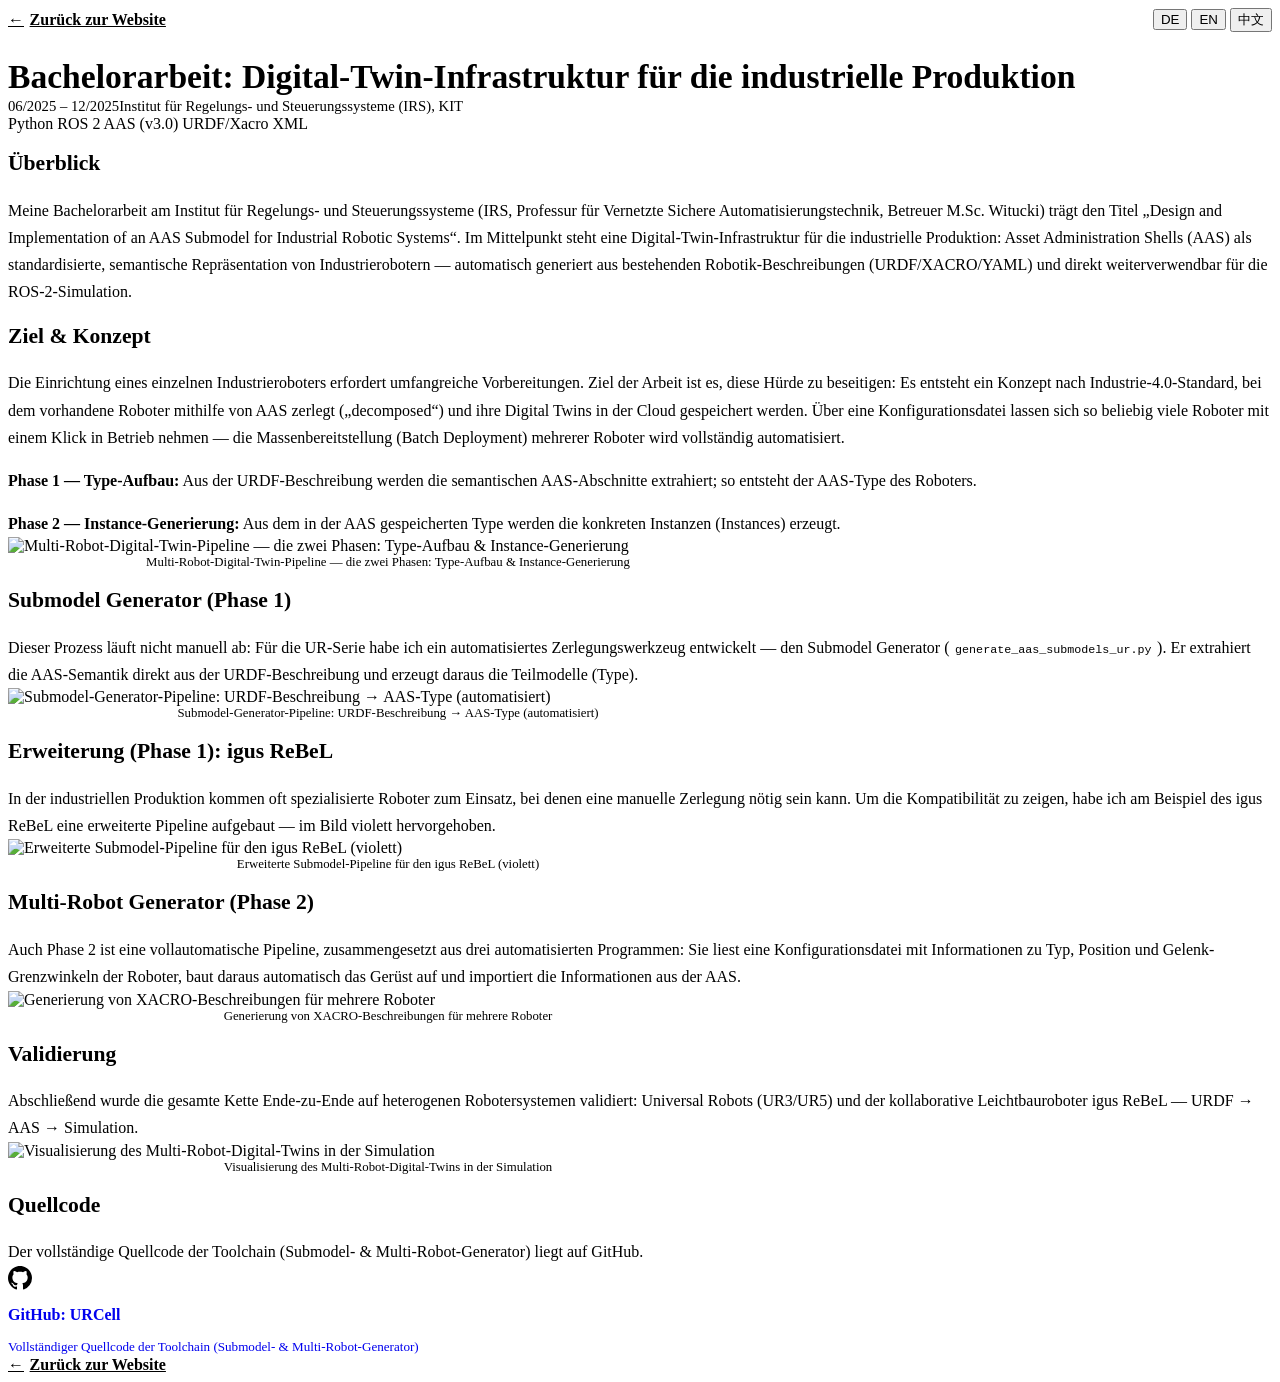
==== bachelorarbeit.html @ 444fec64 "feat: add Bennu AI home robot project card, mark Buddhiherz delivered 10/2026, update GitHub handle " ====
<!DOCTYPE html>
<html lang="de">
<head>
<meta charset="UTF-8">
<meta name="viewport" content="width=device-width, initial-scale=1.0">
<title>Ben He – Bachelorarbeit</title>
<link rel="stylesheet" href="styles.css">
<style>
  /* ─── Project detail page (bachelorarbeit.html) ─── */
  .pe-page {
    padding: var(--space-xl) var(--space-lg) var(--space-2xl);
  }
  .pe-topbar {
    display: flex;
    justify-content: space-between;
    align-items: center;
    gap: var(--space-md);
    margin-bottom: var(--space-xl);
    flex-wrap: wrap;
  }
  .pe-back {
    display: inline-flex;
    align-items: center;
    gap: 0.35rem;
    font-weight: 600;
    color: var(--color-primary);
  }
  .pe-header h1 {
    font-size: clamp(1.5rem, 3vw, 2.1rem);
    color: var(--color-text);
    line-height: 1.3;
    margin-bottom: var(--space-sm);
  }
  .pe-meta {
    display: flex;
    flex-wrap: wrap;
    gap: var(--space-sm);
    align-items: center;
    margin-bottom: var(--space-md);
    color: var(--color-text-secondary);
    font-size: 0.92rem;
  }
  .pe-section {
    margin-top: var(--space-2xl);
  }
  .pe-section h2 {
    font-size: 1.35rem;
    color: var(--color-primary);
    margin-bottom: var(--space-md);
    padding-bottom: 0.3rem;
    border-bottom: 2px solid var(--color-border);
  }
  .pe-section p {
    color: var(--color-text-secondary);
    line-height: 1.7;
    margin-bottom: var(--space-md);
  }
  .pe-section code {
    background: var(--color-bg-alt);
    border: 1px solid var(--color-border);
    border-radius: 4px;
    padding: 0.1rem 0.35rem;
    font-size: 0.9em;
  }
  .pe-figure {
    margin: var(--space-lg) 0 0;
    max-width: 760px;
  }
  .pe-figure img {
    border-radius: var(--radius-md);
    border: 1px solid var(--color-border);
  }
  .pe-figure figcaption {
    font-size: 0.8rem;
    color: var(--color-text-secondary);
    text-align: center;
    margin-top: var(--space-sm);
  }
  .pe-footer {
    margin-top: var(--space-3xl);
    padding-top: var(--space-lg);
    border-top: 1px solid var(--color-border);
  }

  /* ─── Quellcode ─── */
  .ba-dl {
    display: grid;
    grid-template-columns: repeat(auto-fit, minmax(240px, 1fr));
    gap: var(--space-md);
    margin-top: var(--space-lg);
  }
  .ba-dl-card {
    display: block;
    background: var(--color-surface);
    border: 1px solid var(--color-border);
    border-radius: var(--radius-md);
    padding: var(--space-lg);
    text-decoration: none;
    transition: transform 0.15s ease, border-color 0.15s ease, box-shadow 0.15s ease;
  }
  .ba-dl-card:hover {
    transform: translateY(-2px);
    border-color: var(--color-primary);
    box-shadow: 0 4px 14px rgba(0, 0, 0, 0.08);
  }
  .ba-dl-gh-icon {
    width: 24px;
    height: 24px;
    fill: var(--color-primary);
    margin-bottom: var(--space-sm);
    display: block;
  }
  .ba-dl-card h3 {
    font-size: 1rem;
    color: var(--color-text);
    margin-bottom: 0.25rem;
  }
  .ba-dl-card p {
    font-size: 0.82rem;
    color: var(--color-text-secondary);
    line-height: 1.5;
    margin-bottom: 0;
  }
</style>
<script>
  /* Apply saved theme before paint to avoid flash */
  (function () {
    try {
      var t = localStorage.getItem('theme');
      if (t) document.documentElement.dataset.theme = t;
    } catch (e) {}
  })();
</script>
</head>
<body>
<main class="container pe-page">

  <header class="pe-topbar">
    <a class="pe-back" href="index.html">← <span data-i18n="ba-back">Zurück zur Website</span></a>
    <div class="lang-switcher" role="group" aria-label="Sprache wählen">
      <button type="button" class="lang-option" data-lang="de">DE</button>
      <button type="button" class="lang-option" data-lang="en">EN</button>
      <button type="button" class="lang-option" data-lang="zh">中文</button>
    </div>
  </header>

  <header class="pe-header">
    <h1 data-i18n="ba-title">Bachelorarbeit: Digital-Twin-Infrastruktur für die industrielle Produktion</h1>
    <div class="pe-meta">
      <span class="exp-date">06/2025 – 12/2025</span>
      <span>Institut für Regelungs- und Steuerungssysteme (IRS), KIT</span>
    </div>
    <div class="exp-tags">
      <span class="tag">Python</span>
      <span class="tag">ROS 2</span>
      <span class="tag">AAS (v3.0)</span>
      <span class="tag">URDF/Xacro</span>
      <span class="tag">XML</span>
    </div>
  </header>

  <section class="pe-section">
    <h2 data-i18n="ba-s1-h">Überblick</h2>
    <p data-i18n="ba-s1">Meine Bachelorarbeit am Institut für Regelungs- und Steuerungssysteme (IRS, Professur für Vernetzte Sichere Automatisierungstechnik, Betreuer M.Sc. Witucki) trägt den Titel „Design and Implementation of an AAS Submodel for Industrial Robotic Systems“. Im Mittelpunkt steht eine Digital-Twin-Infrastruktur für die industrielle Produktion: Asset Administration Shells (AAS) als standardisierte, semantische Repräsentation von Industrierobotern — automatisch generiert aus bestehenden Robotik-Beschreibungen (URDF/XACRO/YAML) und direkt weiterverwendbar für die ROS-2-Simulation.</p>
  </section>

  <section class="pe-section">
    <h2 data-i18n="ba-s2-h">Ziel &amp; Konzept</h2>
    <p data-i18n="ba-s2">Die Einrichtung eines einzelnen Industrieroboters erfordert umfangreiche Vorbereitungen. Ziel der Arbeit ist es, diese Hürde zu beseitigen: Es entsteht ein Konzept nach Industrie-4.0-Standard, bei dem vorhandene Roboter mithilfe von AAS zerlegt („decomposed“) und ihre Digital Twins in der Cloud gespeichert werden. Über eine Konfigurationsdatei lassen sich so beliebig viele Roboter mit einem Klick in Betrieb nehmen — die Massenbereitstellung (Batch Deployment) mehrerer Roboter wird vollständig automatisiert.</p>
    <p data-i18n="ba-s2-phase1"><strong>Phase 1 — Type-Aufbau:</strong> Aus der URDF-Beschreibung werden die semantischen AAS-Abschnitte extrahiert; so entsteht der AAS-Type des Roboters.</p>
    <p data-i18n="ba-s2-phase2"><strong>Phase 2 — Instance-Generierung:</strong> Aus dem in der AAS gespeicherten Type werden die konkreten Instanzen (Instances) erzeugt.</p>
    <figure class="pe-figure">
      <img src="bachelorarbeit/multi_robot_digital_twin_pipeline.png" alt="Multi-Robot-Digital-Twin-Pipeline — die zwei Phasen: Type-Aufbau &amp; Instance-Generierung" data-i18n-alt="ba-g1" loading="lazy">
      <figcaption data-i18n="ba-g1">Multi-Robot-Digital-Twin-Pipeline — die zwei Phasen: Type-Aufbau &amp; Instance-Generierung</figcaption>
    </figure>
  </section>

  <section class="pe-section">
    <h2 data-i18n="ba-s3-h">Submodel Generator (Phase 1)</h2>
    <p data-i18n="ba-s3">Dieser Prozess läuft nicht manuell ab: Für die UR-Serie habe ich ein automatisiertes Zerlegungswerkzeug entwickelt — den Submodel Generator (<code>generate_aas_submodels_ur.py</code>). Er extrahiert die AAS-Semantik direkt aus der URDF-Beschreibung und erzeugt daraus die Teilmodelle (Type).</p>
    <figure class="pe-figure">
      <img src="bachelorarbeit/robot_submodel_generation_pipeline.png" alt="Submodel-Generator-Pipeline: URDF-Beschreibung → AAS-Type (automatisiert)" data-i18n-alt="ba-g2" loading="lazy">
      <figcaption data-i18n="ba-g2">Submodel-Generator-Pipeline: URDF-Beschreibung → AAS-Type (automatisiert)</figcaption>
    </figure>
  </section>

  <section class="pe-section">
    <h2 data-i18n="ba-s4-h">Erweiterung (Phase 1): igus ReBeL</h2>
    <p data-i18n="ba-s4">In der industriellen Produktion kommen oft spezialisierte Roboter zum Einsatz, bei denen eine manuelle Zerlegung nötig sein kann. Um die Kompatibilität zu zeigen, habe ich am Beispiel des igus ReBeL eine erweiterte Pipeline aufgebaut — im Bild violett hervorgehoben.</p>
    <figure class="pe-figure">
      <img src="bachelorarbeit/igus_rebel_extended_submodel_pipeline.png" alt="Erweiterte Submodel-Pipeline für den igus ReBeL (violett)" data-i18n-alt="ba-g3" loading="lazy">
      <figcaption data-i18n="ba-g3">Erweiterte Submodel-Pipeline für den igus ReBeL (violett)</figcaption>
    </figure>
  </section>

  <section class="pe-section">
    <h2 data-i18n="ba-s5-h">Multi-Robot Generator (Phase 2)</h2>
    <p data-i18n="ba-s5">Auch Phase 2 ist eine vollautomatische Pipeline, zusammengesetzt aus drei automatisierten Programmen: Sie liest eine Konfigurationsdatei mit Informationen zu Typ, Position und Gelenk-Grenzwinkeln der Roboter, baut daraus automatisch das Gerüst auf und importiert die Informationen aus der AAS.</p>
    <figure class="pe-figure">
      <img src="bachelorarbeit/multi_robot_xacro_generation.png" alt="Generierung von XACRO-Beschreibungen für mehrere Roboter" data-i18n-alt="ba-g4" loading="lazy">
      <figcaption data-i18n="ba-g4">Generierung von XACRO-Beschreibungen für mehrere Roboter</figcaption>
    </figure>
  </section>

  <section class="pe-section">
    <h2 data-i18n="ba-s6-h">Validierung</h2>
    <p data-i18n="ba-s6">Abschließend wurde die gesamte Kette Ende-zu-Ende auf heterogenen Robotersystemen validiert: Universal Robots (UR3/UR5) und der kollaborative Leichtbauroboter igus ReBeL — URDF → AAS → Simulation.</p>
    <figure class="pe-figure">
      <img src="bachelorarbeit/digital_twin_multi_robot_visualization.png" alt="Visualisierung des Multi-Robot-Digital-Twins in der Simulation" data-i18n-alt="ba-g5" loading="lazy">
      <figcaption data-i18n="ba-g5">Visualisierung des Multi-Robot-Digital-Twins in der Simulation</figcaption>
    </figure>
  </section>

  <section class="pe-section">
    <h2 data-i18n="ba-dl-h">Quellcode</h2>
    <p data-i18n="ba-dl-intro">Der vollständige Quellcode der Toolchain (Submodel- &amp; Multi-Robot-Generator) liegt auf GitHub.</p>
    <div class="ba-dl">
      <a class="ba-dl-card" href="https://github.com/BenHe2019/URCell" target="_blank" rel="noopener">
        <svg class="ba-dl-gh-icon" viewBox="0 0 24 24"><path d="M12 0C5.37 0 0 5.37 0 12c0 5.31 3.435 9.795 8.205 11.385.6.105.825-.255.825-.57 0-.285-.015-1.23-.015-2.235-3.015.555-3.795-.735-4.035-1.41-.135-.345-.72-1.41-1.23-1.695-.42-.225-1.02-.78-.015-.795.945-.015 1.62.87 1.845 1.23 1.08 1.815 2.805 1.305 3.495.99.105-.78.42-1.305.765-1.605-2.67-.3-5.46-1.335-5.46-5.925 0-1.305.465-2.385 1.23-3.225-.12-.3-.54-1.53.12-3.18 0 0 1.005-.315 3.3 1.23.96-.27 1.98-.405 3-.405s2.04.135 3 .405c2.295-1.56 3.3-1.23 3.3-1.23.66 1.65.24 2.88.12 3.18.765.84 1.23 1.905 1.23 3.225 0 4.605-2.805 5.625-5.475 5.925.435.375.81 1.095.81 2.22 0 1.605-.015 2.895-.015 3.3 0 .315.225.69.825.57A12.02 12.02 0 0 0 24 12c0-6.63-5.37-12-12-12z"/></svg>
        <h3 data-i18n="ba-dl-gh">GitHub: URCell</h3>
        <p data-i18n="ba-dl-gh-sub">Vollständiger Quellcode der Toolchain (Submodel- &amp; Multi-Robot-Generator)</p>
      </a>
    </div>
  </section>

  <footer class="pe-footer">
    <a class="pe-back" href="index.html">← <span data-i18n="ba-back">Zurück zur Website</span></a>
  </footer>

</main>

<script>
(function () {
  'use strict';

  var T = {
    de: {
      'ba-back': 'Zurück zur Website',
      'ba-title': 'Bachelorarbeit: Digital-Twin-Infrastruktur für die industrielle Produktion',
      'ba-s1-h': 'Überblick',
      'ba-s1': 'Meine Bachelorarbeit am Institut für Regelungs- und Steuerungssysteme (IRS, Professur für Vernetzte Sichere Automatisierungstechnik, Betreuer M.Sc. Witucki) trägt den Titel „Design and Implementation of an AAS Submodel for Industrial Robotic Systems“. Im Mittelpunkt steht eine Digital-Twin-Infrastruktur für die industrielle Produktion: Asset Administration Shells (AAS) als standardisierte, semantische Repräsentation von Industrierobotern — automatisch generiert aus bestehenden Robotik-Beschreibungen (URDF/XACRO/YAML) und direkt weiterverwendbar für die ROS-2-Simulation.',
      'ba-s2-h': 'Ziel & Konzept',
      'ba-s2': 'Die Einrichtung eines einzelnen Industrieroboters erfordert umfangreiche Vorbereitungen. Ziel der Arbeit ist es, diese Hürde zu beseitigen: Es entsteht ein Konzept nach Industrie-4.0-Standard, bei dem vorhandene Roboter mithilfe von AAS zerlegt („decomposed“) und ihre Digital Twins in der Cloud gespeichert werden. Über eine Konfigurationsdatei lassen sich so beliebig viele Roboter mit einem Klick in Betrieb nehmen — die Massenbereitstellung (Batch Deployment) mehrerer Roboter wird vollständig automatisiert.',
      'ba-s2-phase1': '<strong>Phase 1 — Type-Aufbau:</strong> Aus der URDF-Beschreibung werden die semantischen AAS-Abschnitte extrahiert; so entsteht der AAS-Type des Roboters.',
      'ba-s2-phase2': '<strong>Phase 2 — Instance-Generierung:</strong> Aus dem in der AAS gespeicherten Type werden die konkreten Instanzen (Instances) erzeugt.',
      'ba-s3-h': 'Submodel Generator (Phase 1)',
      'ba-s3': 'Dieser Prozess läuft nicht manuell ab: Für die UR-Serie habe ich ein automatisiertes Zerlegungswerkzeug entwickelt — den Submodel Generator (<code>generate_aas_submodels_ur.py</code>). Er extrahiert die AAS-Semantik direkt aus der URDF-Beschreibung und erzeugt daraus die Teilmodelle (Type).',
      'ba-s4-h': 'Erweiterung (Phase 1): igus ReBeL',
      'ba-s4': 'In der industriellen Produktion kommen oft spezialisierte Roboter zum Einsatz, bei denen eine manuelle Zerlegung nötig sein kann. Um die Kompatibilität zu zeigen, habe ich am Beispiel des igus ReBeL eine erweiterte Pipeline aufgebaut — im Bild violett hervorgehoben.',
      'ba-s5-h': 'Multi-Robot Generator (Phase 2)',
      'ba-s5': 'Auch Phase 2 ist eine vollautomatische Pipeline, zusammengesetzt aus drei automatisierten Programmen: Sie liest eine Konfigurationsdatei mit Informationen zu Typ, Position und Gelenk-Grenzwinkeln der Roboter, baut daraus automatisch das Gerüst auf und importiert die Informationen aus der AAS.',
      'ba-s6-h': 'Validierung',
      'ba-s6': 'Abschließend wurde die gesamte Kette Ende-zu-Ende auf heterogenen Robotersystemen validiert: Universal Robots (UR3/UR5) und der kollaborative Leichtbauroboter igus ReBeL — URDF → AAS → Simulation.',
      'ba-g1': 'Multi-Robot-Digital-Twin-Pipeline — die zwei Phasen: Type-Aufbau & Instance-Generierung',
      'ba-g2': 'Submodel-Generator-Pipeline: URDF-Beschreibung → AAS-Type (automatisiert)',
      'ba-g3': 'Erweiterte Submodel-Pipeline für den igus ReBeL (violett)',
      'ba-g4': 'Generierung von XACRO-Beschreibungen für mehrere Roboter',
      'ba-g5': 'Visualisierung des Multi-Robot-Digital-Twins in der Simulation',
      'ba-dl-h': 'Quellcode',
      'ba-dl-intro': 'Der vollständige Quellcode der Toolchain (Submodel- & Multi-Robot-Generator) liegt auf GitHub.',
      'ba-dl-gh': 'GitHub: URCell',
      'ba-dl-gh-sub': 'Vollständiger Quellcode der Toolchain (Submodel- & Multi-Robot-Generator)'
    },
    en: {
      'ba-back': 'Back to website',
      'ba-title': "Bachelor's Thesis: Digital Twin Infrastructure for Industrial Production",
      'ba-s1-h': 'Overview',
      'ba-s1': 'My bachelor\u2019s thesis at the Institute for Control Systems (IRS, Chair of Networked Secure Automation Technology, supervisor M.Sc. Witucki) is titled "Design and Implementation of an AAS Submodel for Industrial Robotic Systems". At its core is a digital twin infrastructure for industrial production: Asset Administration Shells (AAS) as a standardized, semantic representation of industrial robots — automatically generated from existing robot descriptions (URDF/XACRO/YAML) and directly reusable for ROS 2 simulation.',
      'ba-s2-h': 'Goal & Concept',
      'ba-s2': 'Setting up a single industrial robot requires extensive preparation. The goal of this thesis is to remove that hurdle: a concept aligned with the Industry 4.0 standard in which existing robots are decomposed using AAS and their digital twins are stored in the cloud. Via a configuration file, any number of robots can then be deployed with one click — batch deployment of multiple robots is fully automated.',
      'ba-s2-phase1': '<strong>Phase 1 — Type creation:</strong> the semantic AAS sections are extracted from the URDF description, building the robot\u2019s AAS type.',
      'ba-s2-phase2': '<strong>Phase 2 — Instance generation:</strong> the concrete instances are generated from the type stored in the AAS.',
      'ba-s3-h': 'Submodel Generator (Phase 1)',
      'ba-s3': 'This process is not manual: for the UR series I developed an automated decomposition tool — the Submodel Generator (<code>generate_aas_submodels_ur.py</code>). It extracts the AAS semantics directly from the URDF description and generates the submodels (type) from it.',
      'ba-s4-h': 'Extension (Phase 1): igus ReBeL',
      'ba-s4': 'Industrial production often uses specialized robots that may require manual decomposition. To demonstrate compatibility, I built an extended pipeline using the igus ReBeL as an example — highlighted in purple in the figure.',
      'ba-s5-h': 'Multi-Robot Generator (Phase 2)',
      'ba-s5': 'Phase 2 is likewise a fully automated pipeline composed of three automated programs: it reads a configuration file containing the robots\u2019 type, spatial position and joint limit angles, automatically builds the framework, and imports the information from the AAS.',
      'ba-s6-h': 'Validation',
      'ba-s6': 'Finally, the complete chain was validated end-to-end on heterogeneous robot systems: Universal Robots (UR3/UR5) and the collaborative lightweight robot igus ReBeL — URDF → AAS → simulation.',
      'ba-g1': 'Multi-robot digital twin pipeline — the two phases: type creation & instance generation',
      'ba-g2': 'Submodel generator pipeline: URDF description → AAS type (automated)',
      'ba-g3': 'Extended submodel pipeline for the igus ReBeL (purple)',
      'ba-g4': 'XACRO description generation for multiple robots',
      'ba-g5': 'Multi-robot digital twin visualization in simulation',
      'ba-dl-h': 'Source Code',
      'ba-dl-intro': 'The full source code of the toolchain (submodel & multi-robot generator) is available on GitHub.',
      'ba-dl-gh': 'GitHub: URCell',
      'ba-dl-gh-sub': 'Full source code of the toolchain (submodel & multi-robot generator)'
    },
    zh: {
      'ba-back': '返回网站',
      'ba-title': '本科毕业论文：面向工业生产的数字孪生基础设施',
      'ba-s1-h': '项目概览',
      'ba-s1': '我的本科毕业论文在卡尔斯鲁厄理工学院控制与调节系统研究所（IRS，网络化安全自动化技术教席，导师 M.Sc. Witucki）完成，题目为《Design and Implementation of an AAS Submodel for Industrial Robotic Systems》。论文核心是一套面向工业生产的数字孪生基础设施：以资产管理壳（AAS）作为工业机器人的标准化、语义化表示——从现有机器人描述（URDF/XACRO/YAML）中自动生成，并可直接复用于 ROS 2 仿真。',
      'ba-s2-h': '目标与构想',
      'ba-s2': '单独部署一台工业机器人需要大量准备工作。本论文的目标是消除这一障碍：提出一个符合工业 4.0 标准的构想——利用 AAS 对现有机器人进行拆解，将其数字孪生保存到云端；通过配置文件，即可一键完成批量机器人的部署，实现多机器人批量自动化部署。',
      'ba-s2-phase1': '<strong>阶段一——建立 Type：</strong>从 URDF 描述中拆解出符合 AAS 标准的语义片段，建立机器人的 AAS Type。',
      'ba-s2-phase2': '<strong>阶段二——生成 Instance：</strong>通过 AAS 中保存的 Type 生成具体的机器人实例（Instance）。',
      'ba-s3-h': '子模型生成器（阶段一）',
      'ba-s3': '这一过程并非手动：针对 UR 系列机器人，我开发了自动化拆解工具——子模型生成器（<code>generate_aas_submodels_ur.py</code>），直接从 URDF 描述中提取 AAS 语义片段并生成子模型（Type）。',
      'ba-s4-h': '扩展（阶段一）：igus ReBeL',
      'ba-s4': '工业生产中常使用专用机器人，此时可能需要手动拆解。为体现兼容性，我以 igus ReBeL 为例构建了一套扩展流水线——图中以紫色表示。',
      'ba-s5-h': '多机器人生成器（阶段二）',
      'ba-s5': '第二阶段同样是一条全自动流水线，由三个自动化程序合并而成：程序读取配置文件（包含机器人的种类、空间位置、限位角度等信息），自动构建框架并从 AAS 中提取信息导入。',
      'ba-s6-h': '验证',
      'ba-s6': '最后，整个链路在异构机器人系统上完成端到端验证：Universal Robots（UR3/UR5）与协作式轻型机器人 igus ReBeL——URDF → AAS → 仿真。',
      'ba-g1': '多机器人数字孪生流水线——两个阶段：Type 建立与 Instance 生成',
      'ba-g2': '子模型生成器流水线：URDF 描述 → AAS Type（自动化）',
      'ba-g3': 'igus ReBeL 扩展子模型流水线（紫色）',
      'ba-g4': '多机器人 XACRO 描述生成',
      'ba-g5': '仿真中的多机器人数字孪生可视化',
      'ba-dl-h': '源代码',
      'ba-dl-intro': '工具链完整源代码（子模型与多机器人生成器）见 GitHub。',
      'ba-dl-gh': 'GitHub: URCell',
      'ba-dl-gh-sub': '工具链完整源代码（子模型与多机器人生成器）'
    }
  };

  function apply(lang) {
    var t = T[lang] || T.de;
    document.documentElement.lang = lang === 'zh' ? 'zh-CN' : lang;
    document.querySelectorAll('[data-i18n]').forEach(function (el) {
      var k = el.getAttribute('data-i18n');
      if (t[k]) el.innerHTML = t[k];
    });
    document.querySelectorAll('[data-i18n-alt]').forEach(function (el) {
      var k = el.getAttribute('data-i18n-alt');
      if (t[k]) el.setAttribute('alt', t[k]);
    });
    document.title = t['ba-title'] + ' – Ben He';
    document.querySelectorAll('.lang-option').forEach(function (b) {
      b.classList.toggle('active', b.dataset.lang === lang);
    });
  }

  var lang = 'de';
  try { lang = localStorage.getItem('lang') || 'de'; } catch (e) {}
  if (!T[lang]) lang = 'de';

  document.querySelectorAll('.lang-option').forEach(function (b) {
    b.addEventListener('click', function () {
      try { localStorage.setItem('lang', b.dataset.lang); } catch (e) {}
      apply(b.dataset.lang);
    });
  });

  apply(lang);
})();
</script>
</body>
</html>
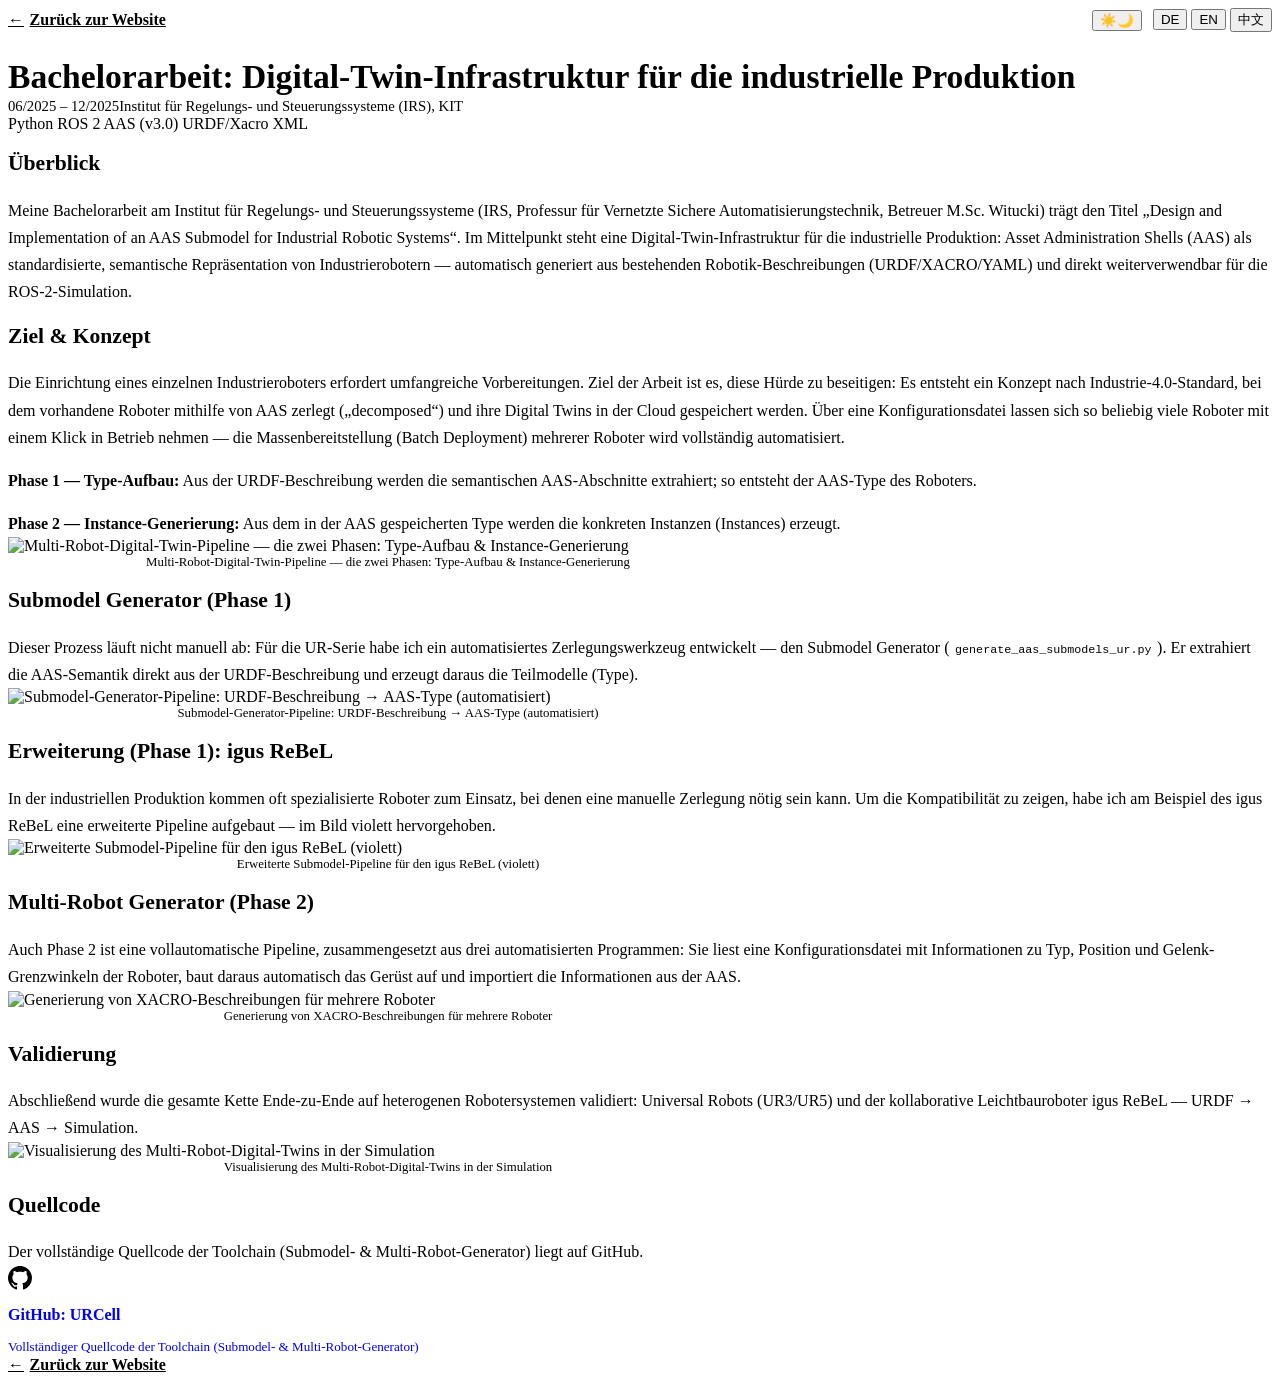
==== commit dab5a953: "feat: dark mode on all detail pages — theme toggle + system-preference fallback" ====
--- a/bachelorarbeit.html
+++ b/bachelorarbeit.html
@@ -121,14 +121,23 @@
     line-height: 1.5;
     margin-bottom: 0;
   }
+
+  .pe-topbar-right { display: flex; align-items: center; gap: 0.7rem; }
 </style>
 <script>
-  /* Apply saved theme before paint to avoid flash */
   (function () {
-    try {
-      var t = localStorage.getItem('theme');
-      if (t) document.documentElement.dataset.theme = t;
-    } catch (e) {}
+    var t = null;
+    try { t = localStorage.getItem('theme'); } catch (e) {}
+    if (!t) { try { t = window.matchMedia('(prefers-color-scheme: dark)').matches ? 'dark' : 'light'; } catch (e) { t = 'light'; } }
+    document.documentElement.setAttribute('data-theme', t);
+    document.addEventListener('DOMContentLoaded', function () {
+      var btn = document.getElementById('themeToggle');
+      if (btn) btn.addEventListener('click', function () {
+        var next = document.documentElement.getAttribute('data-theme') === 'dark' ? 'light' : 'dark';
+        document.documentElement.setAttribute('data-theme', next);
+        try { localStorage.setItem('theme', next); } catch (e) {}
+      });
+    });
   })();
 </script>
 </head>
@@ -137,10 +146,13 @@
 
   <header class="pe-topbar">
     <a class="pe-back" href="index.html">← <span data-i18n="ba-back">Zurück zur Website</span></a>
-    <div class="lang-switcher" role="group" aria-label="Sprache wählen">
+    <div class="pe-topbar-right">
+      <button class="theme-toggle" id="themeToggle" aria-label="Design umschalten" title="Hell/Dunkel Modus"><span class="theme-icon-light">☀️</span><span class="theme-icon-dark">🌙</span></button>
+      <div class="lang-switcher" role="group" aria-label="Sprache wählen">
       <button type="button" class="lang-option" data-lang="de">DE</button>
       <button type="button" class="lang-option" data-lang="en">EN</button>
       <button type="button" class="lang-option" data-lang="zh">中文</button>
+    </div>
     </div>
   </header>
 
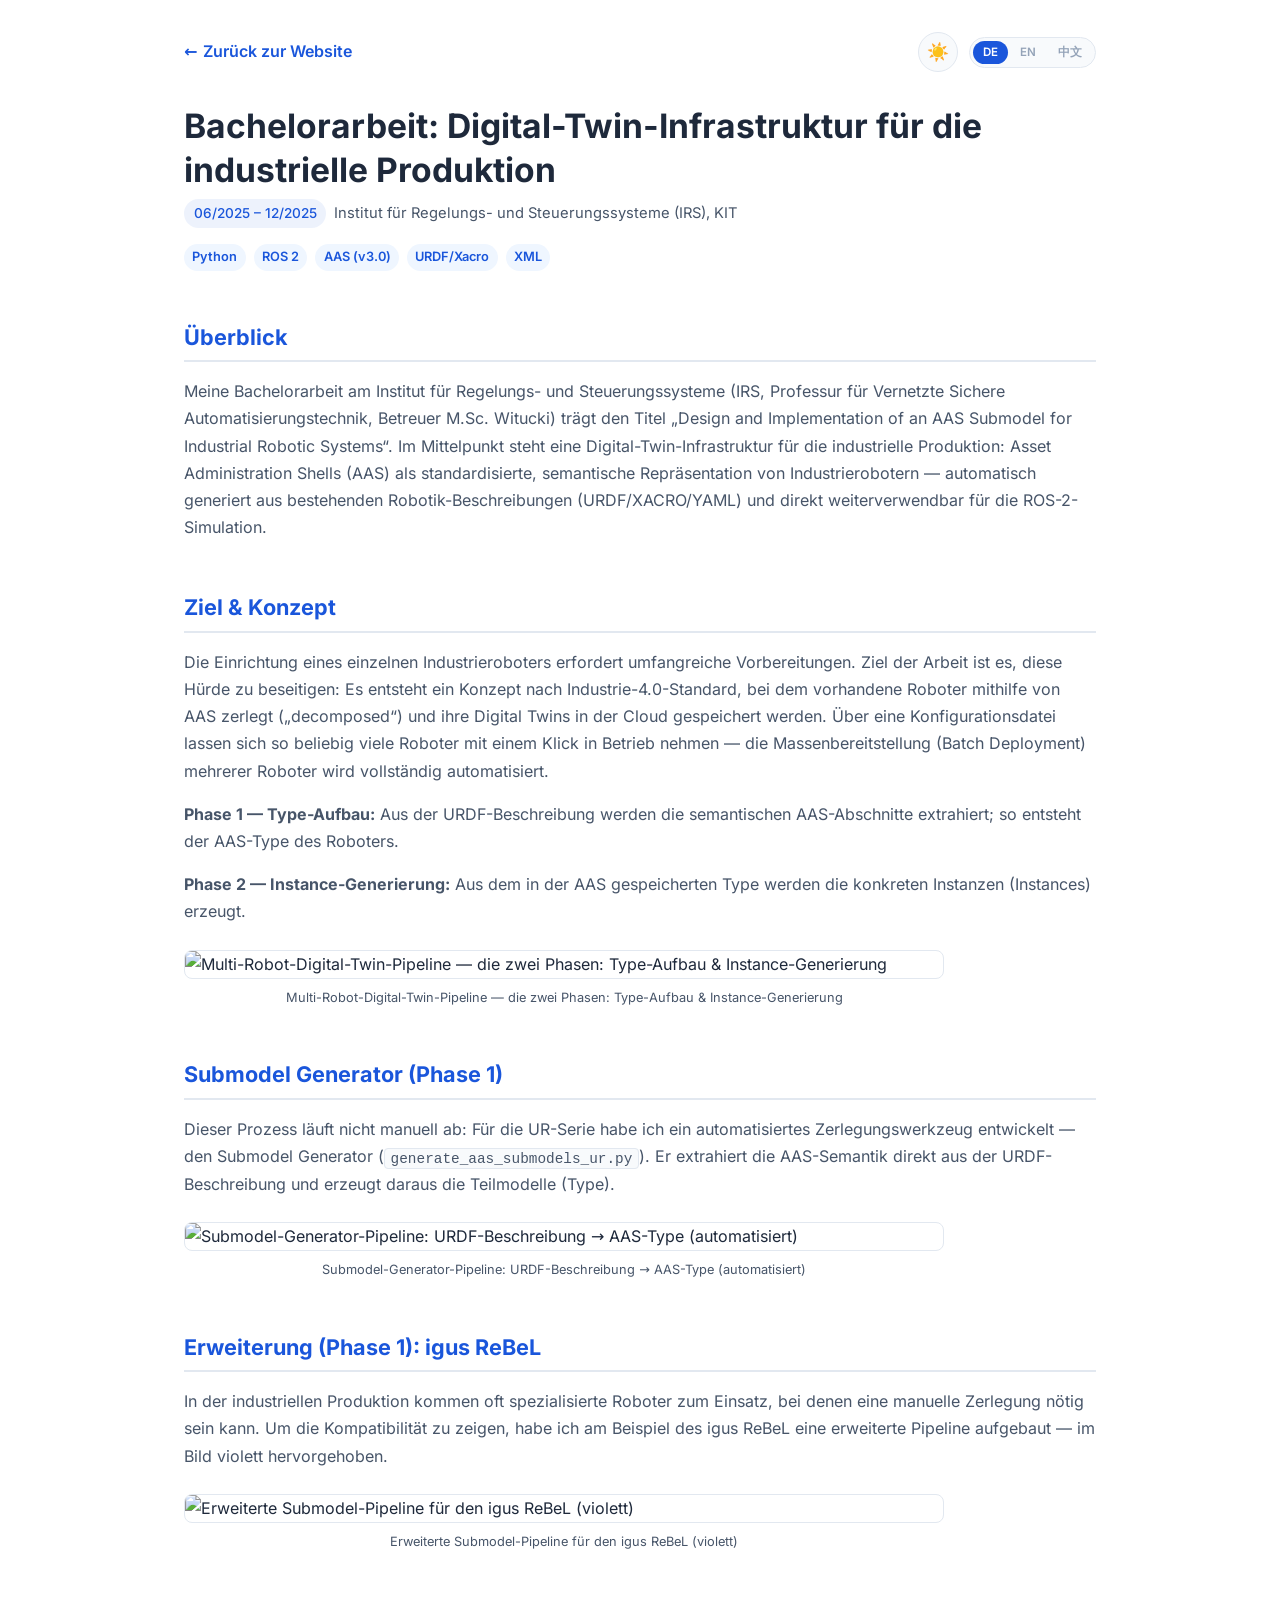
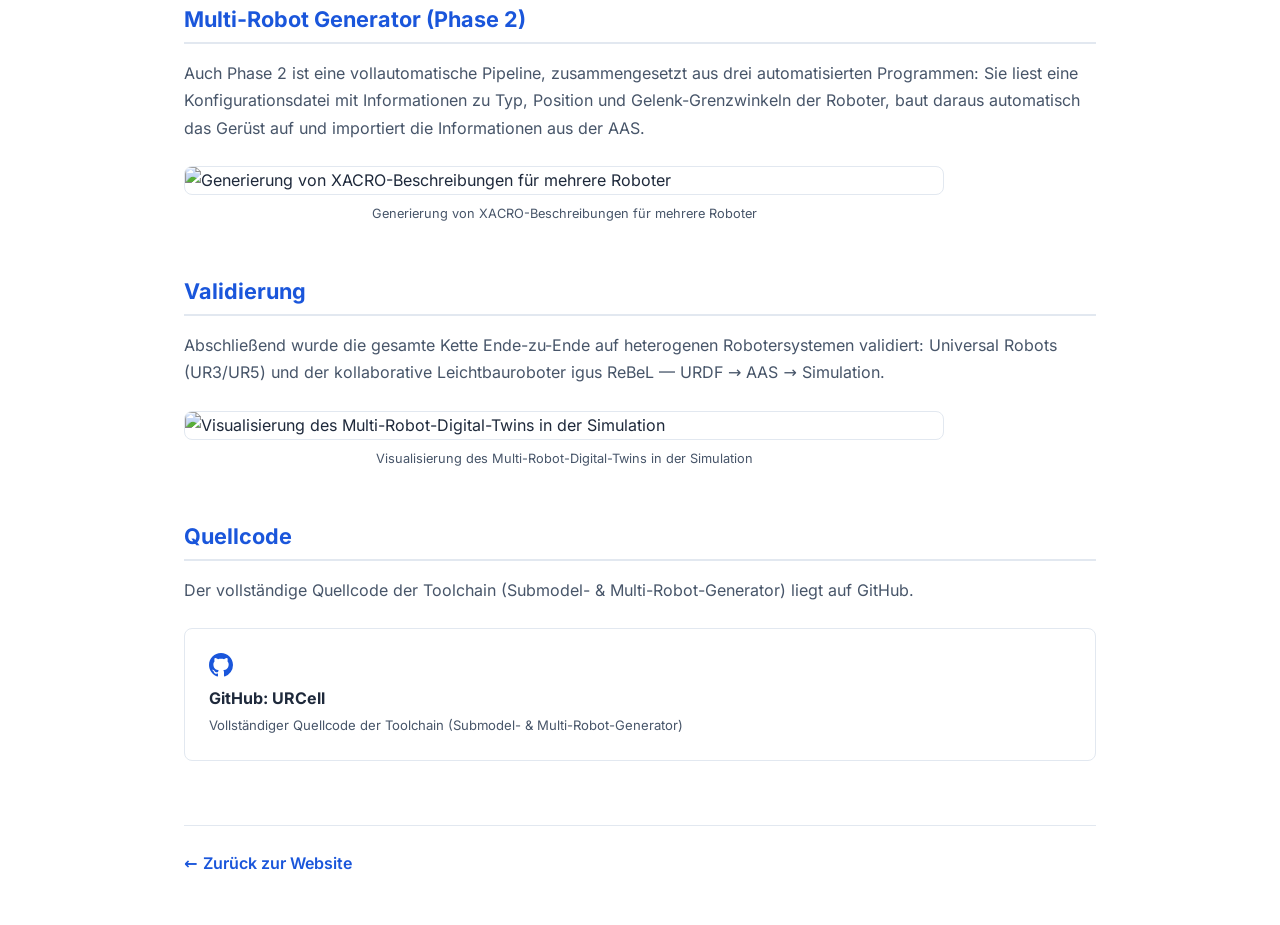
==== commit d9fbb213: "Improve SEO, privacy and recruiter-facing content Add OG tags, canonical URLs, JSON-LD, robots.txt, " ====
--- a/bachelorarbeit.html
+++ b/bachelorarbeit.html
@@ -3,7 +3,17 @@
 <head>
 <meta charset="UTF-8">
 <meta name="viewport" content="width=device-width, initial-scale=1.0">
-<title>Ben He – Bachelorarbeit</title>
+<meta name="description" content="Bachelorarbeit von Ben He am IRS (KIT): Python-Toolchain, die aus URDF-Daten AAS-Teilmodelle und deploybare ROS-2-Simulationen erzeugt.">
+<title>Bachelorarbeit: Digital-Twin-Infrastruktur für Robotik | Ben He</title>
+<link rel="canonical" href="https://benhe2019.github.io/bachelorarbeit.html">
+<meta property="og:type" content="website">
+<meta property="og:url" content="https://benhe2019.github.io/bachelorarbeit.html">
+<meta property="og:title" content="Bachelorarbeit: Digital-Twin-Infrastruktur für Robotik | Ben He">
+<meta property="og:description" content="Bachelorarbeit von Ben He am IRS (KIT): Python-Toolchain, die aus URDF-Daten AAS-Teilmodelle und deploybare ROS-2-Simulationen erzeugt.">
+<meta property="og:image" content="https://benhe2019.github.io/og-image.png">
+<meta property="og:image:width" content="1200">
+<meta property="og:image:height" content="630">
+<meta name="twitter:card" content="summary_large_image">
 <link rel="stylesheet" href="styles.css">
 <style>
   /* ─── Project detail page (bachelorarbeit.html) ─── */
@@ -147,8 +157,8 @@
   <header class="pe-topbar">
     <a class="pe-back" href="index.html">← <span data-i18n="ba-back">Zurück zur Website</span></a>
     <div class="pe-topbar-right">
-      <button class="theme-toggle" id="themeToggle" aria-label="Design umschalten" title="Hell/Dunkel Modus"><span class="theme-icon-light">☀️</span><span class="theme-icon-dark">🌙</span></button>
-      <div class="lang-switcher" role="group" aria-label="Sprache wählen">
+      <button class="theme-toggle" id="themeToggle" data-i18n-aria="theme-switch" aria-label="Design umschalten" title="Hell/Dunkel Modus"><span class="theme-icon-light">☀️</span><span class="theme-icon-dark">🌙</span></button>
+      <div class="lang-switcher" role="group" data-i18n-aria="lang-switch" aria-label="Sprache wählen">
       <button type="button" class="lang-option" data-lang="de">DE</button>
       <button type="button" class="lang-option" data-lang="en">EN</button>
       <button type="button" class="lang-option" data-lang="zh">中文</button>
@@ -160,7 +170,7 @@
     <h1 data-i18n="ba-title">Bachelorarbeit: Digital-Twin-Infrastruktur für die industrielle Produktion</h1>
     <div class="pe-meta">
       <span class="exp-date">06/2025 – 12/2025</span>
-      <span>Institut für Regelungs- und Steuerungssysteme (IRS), KIT</span>
+      <span data-i18n="ba-org">Institut für Regelungs- und Steuerungssysteme (IRS), KIT</span>
     </div>
     <div class="exp-tags">
       <span class="tag">Python</span>
@@ -247,8 +257,11 @@
 
   var T = {
     de: {
+      'lang-switch': 'Sprache wählen',
+      'theme-switch': 'Design umschalten',
       'ba-back': 'Zurück zur Website',
       'ba-title': 'Bachelorarbeit: Digital-Twin-Infrastruktur für die industrielle Produktion',
+      'ba-org': 'Institut für Regelungs- und Steuerungssysteme (IRS), KIT',
       'ba-s1-h': 'Überblick',
       'ba-s1': 'Meine Bachelorarbeit am Institut für Regelungs- und Steuerungssysteme (IRS, Professur für Vernetzte Sichere Automatisierungstechnik, Betreuer M.Sc. Witucki) trägt den Titel „Design and Implementation of an AAS Submodel for Industrial Robotic Systems“. Im Mittelpunkt steht eine Digital-Twin-Infrastruktur für die industrielle Produktion: Asset Administration Shells (AAS) als standardisierte, semantische Repräsentation von Industrierobotern — automatisch generiert aus bestehenden Robotik-Beschreibungen (URDF/XACRO/YAML) und direkt weiterverwendbar für die ROS-2-Simulation.',
       'ba-s2-h': 'Ziel & Konzept',
@@ -274,8 +287,11 @@
       'ba-dl-gh-sub': 'Vollständiger Quellcode der Toolchain (Submodel- & Multi-Robot-Generator)'
     },
     en: {
+      'lang-switch': 'Choose language',
+      'theme-switch': 'Toggle theme',
       'ba-back': 'Back to website',
       'ba-title': "Bachelor's Thesis: Digital Twin Infrastructure for Industrial Production",
+      'ba-org': 'Institute of Control Systems (IRS), KIT',
       'ba-s1-h': 'Overview',
       'ba-s1': 'My bachelor\u2019s thesis at the Institute for Control Systems (IRS, Chair of Networked Secure Automation Technology, supervisor M.Sc. Witucki) is titled "Design and Implementation of an AAS Submodel for Industrial Robotic Systems". At its core is a digital twin infrastructure for industrial production: Asset Administration Shells (AAS) as a standardized, semantic representation of industrial robots — automatically generated from existing robot descriptions (URDF/XACRO/YAML) and directly reusable for ROS 2 simulation.',
       'ba-s2-h': 'Goal & Concept',
@@ -301,8 +317,11 @@
       'ba-dl-gh-sub': 'Full source code of the toolchain (submodel & multi-robot generator)'
     },
     zh: {
+      'lang-switch': '选择语言',
+      'theme-switch': '切换主题',
       'ba-back': '返回网站',
       'ba-title': '本科毕业论文：面向工业生产的数字孪生基础设施',
+      'ba-org': '控制与调节系统研究所（IRS），KIT',
       'ba-s1-h': '项目概览',
       'ba-s1': '我的本科毕业论文在卡尔斯鲁厄理工学院控制与调节系统研究所（IRS，网络化安全自动化技术教席，导师 M.Sc. Witucki）完成，题目为《Design and Implementation of an AAS Submodel for Industrial Robotic Systems》。论文核心是一套面向工业生产的数字孪生基础设施：以资产管理壳（AAS）作为工业机器人的标准化、语义化表示——从现有机器人描述（URDF/XACRO/YAML）中自动生成，并可直接复用于 ROS 2 仿真。',
       'ba-s2-h': '目标与构想',
@@ -336,6 +355,10 @@
       var k = el.getAttribute('data-i18n');
       if (t[k]) el.innerHTML = t[k];
     });
+    document.querySelectorAll('[data-i18n-aria]').forEach(function (el) {
+      var k = el.getAttribute('data-i18n-aria');
+      if (t[k]) el.setAttribute('aria-label', t[k]);
+    });
     document.querySelectorAll('[data-i18n-alt]').forEach(function (el) {
       var k = el.getAttribute('data-i18n-alt');
       if (t[k]) el.setAttribute('alt', t[k]);
--- a/styles.css
+++ b/styles.css
@@ -0,0 +1,2051 @@
+@font-face {
+  font-family: 'Inter';
+  font-style: normal;
+  font-weight: 400 800;
+  font-display: swap;
+  src: url('fonts/inter-latin.woff2') format('woff2');
+}
+
+/* ============================================================
+   Personal Website — Ben He
+   Design System & Styles
+   ============================================================ */
+
+/* ---------- Custom Properties (Light Theme) ---------- */
+:root {
+  /* Colors */
+  --color-primary: #1a56db;
+  --color-primary-hover: #1e40af;
+  --color-primary-light: rgba(26, 86, 219, 0.08);
+  --color-accent: #10b981;
+  --color-accent-hover: #059669;
+
+  --color-bg: #ffffff;
+  --color-bg-alt: #f8fafc;
+  --color-surface: #ffffff;
+  --color-text: #1e293b;
+  --color-text-secondary: #475569;
+  --color-text-muted: #94a3b8;
+  --color-border: #e2e8f0;
+  --color-border-light: #f1f5f9;
+
+  --color-tag-bg: #eff6ff;
+  --color-tag-text: #1a56db;
+  --color-tag-skill-bg: #ecfdf5;
+  --color-tag-skill-text: #059669;
+
+  --color-nav-bg: rgba(255, 255, 255, 0.85);
+  --color-hero-bg: #f8fafc;
+
+  /* Shadows */
+  --shadow-sm: 0 1px 2px rgba(0, 0, 0, 0.05);
+  --shadow-md: 0 4px 6px -1px rgba(0, 0, 0, 0.07), 0 2px 4px -2px rgba(0, 0, 0, 0.05);
+  --shadow-lg: 0 10px 15px -3px rgba(0, 0, 0, 0.08), 0 4px 6px -4px rgba(0, 0, 0, 0.04);
+  --shadow-xl: 0 20px 25px -5px rgba(0, 0, 0, 0.1), 0 8px 10px -6px rgba(0, 0, 0, 0.04);
+
+  /* Spacing */
+  --space-xs: 0.25rem;
+  --space-sm: 0.5rem;
+  --space-md: 1rem;
+  --space-lg: 1.5rem;
+  --space-xl: 2rem;
+  --space-2xl: 3rem;
+  --space-3xl: 4rem;
+  --space-4xl: 6rem;
+
+  /* Typography */
+  --font-sans: 'Inter', system-ui, -apple-system, 'Segoe UI', Roboto, 'Helvetica Neue', Arial, sans-serif;
+  --font-mono: 'Cascadia Code', 'Fira Code', 'JetBrains Mono', 'Consolas', monospace;
+
+  /* Radii */
+  --radius-sm: 0.375rem;
+  --radius-md: 0.5rem;
+  --radius-lg: 0.75rem;
+  --radius-xl: 1rem;
+  --radius-full: 9999px;
+
+  /* Transitions */
+  --transition-fast: 150ms ease;
+  --transition-base: 250ms ease;
+  --transition-slow: 400ms ease;
+
+  /* Layout */
+  --navbar-height: 4rem;
+  --container-max: 960px;
+}
+
+/* ---------- Dark Theme ---------- */
+[data-theme="dark"] {
+  --color-primary: #3b82f6;
+  --color-primary-hover: #60a5fa;
+  --color-primary-light: rgba(59, 130, 246, 0.12);
+  --color-accent: #34d399;
+  --color-accent-hover: #6ee7b7;
+
+  --color-bg: #0f172a;
+  --color-bg-alt: #1e293b;
+  --color-surface: #1e293b;
+  --color-text: #f1f5f9;
+  --color-text-secondary: #cbd5e1;
+  --color-text-muted: #64748b;
+  --color-border: #334155;
+  --color-border-light: #1e293b;
+
+  --color-tag-bg: #1e3a5f;
+  --color-tag-text: #60a5fa;
+  --color-tag-skill-bg: #064e3b;
+  --color-tag-skill-text: #34d399;
+
+  --color-nav-bg: rgba(15, 23, 42, 0.85);
+  --color-hero-bg: #0f172a;
+
+  --shadow-sm: 0 1px 2px rgba(0, 0, 0, 0.2);
+  --shadow-md: 0 4px 6px -1px rgba(0, 0, 0, 0.3), 0 2px 4px -2px rgba(0, 0, 0, 0.2);
+  --shadow-lg: 0 10px 15px -3px rgba(0, 0, 0, 0.4), 0 4px 6px -4px rgba(0, 0, 0, 0.2);
+  --shadow-xl: 0 20px 25px -5px rgba(0, 0, 0, 0.5), 0 8px 10px -6px rgba(0, 0, 0, 0.3);
+}
+
+/* ---------- Reset & Base ---------- */
+*,
+*::before,
+*::after {
+  margin: 0;
+  padding: 0;
+  box-sizing: border-box;
+}
+
+html {
+  scroll-behavior: smooth;
+  scroll-padding-top: var(--navbar-height);
+}
+
+body {
+  font-family: var(--font-sans);
+  font-size: 1rem;
+  line-height: 1.7;
+  color: var(--color-text);
+  background-color: var(--color-bg);
+  transition: background-color var(--transition-base), color var(--transition-base);
+  -webkit-font-smoothing: antialiased;
+  -moz-osx-font-smoothing: grayscale;
+}
+
+img {
+  max-width: 100%;
+  display: block;
+}
+
+a {
+  color: var(--color-primary);
+  text-decoration: none;
+  transition: color var(--transition-fast);
+}
+
+a:hover {
+  color: var(--color-primary-hover);
+}
+
+ul {
+  list-style: none;
+}
+
+/* ---------- Container ---------- */
+.container {
+  width: 100%;
+  max-width: var(--container-max);
+  margin: 0 auto;
+  padding: 0 var(--space-lg);
+}
+
+/* ---------- Section ---------- */
+.section {
+  padding: var(--space-4xl) 0;
+}
+
+.section-alt {
+  background-color: var(--color-bg-alt);
+}
+
+.section-title {
+  font-size: 2rem;
+  font-weight: 800;
+  color: var(--color-text);
+  margin-bottom: var(--space-2xl);
+  position: relative;
+  display: inline-block;
+}
+
+.section-title::after {
+  content: '';
+  position: absolute;
+  bottom: -8px;
+  left: 0;
+  width: 60px;
+  height: 4px;
+  background: var(--color-primary);
+  border-radius: var(--radius-full);
+}
+
+/* ---------- Navigation ---------- */
+.navbar {
+  position: fixed;
+  top: 0;
+  left: 0;
+  right: 0;
+  height: var(--navbar-height);
+  background: var(--color-nav-bg);
+  backdrop-filter: blur(12px);
+  -webkit-backdrop-filter: blur(12px);
+  border-bottom: 1px solid var(--color-border);
+  z-index: 1000;
+  transition: background-color var(--transition-base), border-color var(--transition-base);
+}
+
+.nav-container {
+  display: flex;
+  align-items: center;
+  justify-content: space-between;
+  height: 100%;
+}
+
+.nav-logo {
+  font-size: 1.5rem;
+  font-weight: 800;
+  color: var(--color-primary);
+  background: var(--color-primary-light);
+  width: 44px;
+  height: 44px;
+  display: flex;
+  align-items: center;
+  justify-content: center;
+  border-radius: var(--radius-md);
+  transition: background var(--transition-fast), transform var(--transition-fast);
+  flex-shrink: 0;
+}
+
+.nav-logo:hover {
+  transform: scale(1.05);
+  color: var(--color-primary);
+}
+
+.nav-links {
+  display: flex;
+  gap: var(--space-xs);
+}
+
+.nav-links a {
+  color: var(--color-text-secondary);
+  font-size: 0.9rem;
+  font-weight: 500;
+  padding: var(--space-sm) var(--space-md);
+  border-radius: var(--radius-md);
+  transition: color var(--transition-fast), background var(--transition-fast);
+}
+
+.nav-links a:hover,
+.nav-links a.active {
+  color: var(--color-primary);
+  background: var(--color-primary-light);
+}
+
+.nav-actions {
+  display: flex;
+  align-items: center;
+  gap: var(--space-sm);
+}
+
+/* Theme Toggle */
+.theme-toggle {
+  background: var(--color-bg-alt);
+  border: 1px solid var(--color-border);
+  border-radius: var(--radius-full);
+  width: 40px;
+  height: 40px;
+  cursor: pointer;
+  display: flex;
+  align-items: center;
+  justify-content: center;
+  font-size: 1.1rem;
+  transition: background var(--transition-fast), border-color var(--transition-fast), transform var(--transition-fast);
+  position: relative;
+}
+
+.theme-toggle:hover {
+  transform: scale(1.1);
+}
+
+.theme-icon-light,
+.theme-icon-dark {
+  position: absolute;
+  transition: opacity var(--transition-fast), transform var(--transition-fast);
+}
+
+[data-theme="light"] .theme-icon-dark { opacity: 0; transform: scale(0.5); }
+[data-theme="light"] .theme-icon-light { opacity: 1; transform: scale(1); }
+[data-theme="dark"] .theme-icon-light { opacity: 0; transform: scale(0.5); }
+[data-theme="dark"] .theme-icon-dark { opacity: 1; transform: scale(1); }
+
+/* Language Switcher */
+.lang-switcher {
+  display: flex;
+  gap: 2px;
+  background: var(--color-bg-alt);
+  border: 1px solid var(--color-border);
+  border-radius: var(--radius-full);
+  padding: 3px;
+}
+
+.lang-option {
+  background: transparent;
+  border: none;
+  border-radius: var(--radius-full);
+  padding: 4px 10px;
+  font-size: 0.72rem;
+  font-weight: 600;
+  font-family: var(--font-sans);
+  color: var(--color-text-muted);
+  cursor: pointer;
+  transition: all var(--transition-fast);
+  white-space: nowrap;
+}
+
+.lang-option:hover {
+  color: var(--color-text);
+}
+
+.lang-option.active {
+  background: var(--color-primary);
+  color: #fff;
+}
+
+.lang-option.active:hover {
+  color: #fff;
+}
+
+@media (max-width: 768px) {
+  .lang-switcher {
+    gap: 1px;
+    padding: 2px;
+  }
+  .lang-option {
+    min-width: 32px;
+    min-height: 32px;
+    padding: 3px 8px;
+    font-size: 0.68rem;
+  }
+}
+
+/* Hamburger */
+.hamburger {
+  display: none;
+  flex-direction: column;
+  gap: 5px;
+  background: none;
+  border: none;
+  cursor: pointer;
+  padding: var(--space-sm);
+  z-index: 1001;
+}
+
+.hamburger span {
+  display: block;
+  width: 24px;
+  height: 2px;
+  background: var(--color-text);
+  border-radius: 2px;
+  transition: transform var(--transition-base), opacity var(--transition-base);
+}
+
+.hamburger.active span:nth-child(1) {
+  transform: translateY(7px) rotate(45deg);
+}
+
+.hamburger.active span:nth-child(2) {
+  opacity: 0;
+}
+
+.hamburger.active span:nth-child(3) {
+  transform: translateY(-7px) rotate(-45deg);
+}
+
+/* ---------- Hero ---------- */
+.hero {
+  min-height: 100vh;
+  display: flex;
+  flex-direction: column;
+  align-items: center;
+  justify-content: center;
+  text-align: center;
+  background: var(--color-hero-bg);
+  padding: var(--navbar-height) var(--space-lg) var(--space-2xl);
+  position: relative;
+}
+
+.hero-content {
+  max-width: 700px;
+}
+
+.hero-greeting {
+  font-size: 1.1rem;
+  font-weight: 500;
+  color: var(--color-primary);
+  margin-bottom: var(--space-md);
+  letter-spacing: 0.02em;
+}
+
+.hero-name {
+  font-size: clamp(2.8rem, 6vw, 4.5rem);
+  font-weight: 800;
+  color: var(--color-text);
+  line-height: 1.1;
+  margin-bottom: var(--space-md);
+  letter-spacing: -0.02em;
+}
+
+.hero-title {
+  font-size: clamp(1.1rem, 2.5vw, 1.4rem);
+  font-weight: 600;
+  color: var(--color-text-secondary);
+  margin-bottom: var(--space-sm);
+}
+
+.hero-subtitle {
+  font-size: 1rem;
+  color: var(--color-text-muted);
+  margin-bottom: var(--space-xl);
+}
+
+.hero-cta {
+  display: flex;
+  gap: var(--space-md);
+  justify-content: center;
+  flex-wrap: wrap;
+}
+
+/* Buttons */
+.btn {
+  display: inline-flex;
+  align-items: center;
+  gap: var(--space-sm);
+  padding: 0.75rem 1.5rem;
+  border-radius: var(--radius-lg);
+  font-size: 0.95rem;
+  font-weight: 600;
+  cursor: pointer;
+  transition: all var(--transition-fast);
+  border: 2px solid transparent;
+}
+
+.btn-primary {
+  background: var(--color-primary);
+  color: #fff;
+}
+
+.btn-primary:hover {
+  background: var(--color-primary-hover);
+  color: #fff;
+  transform: translateY(-2px);
+  box-shadow: var(--shadow-lg);
+}
+
+.btn-outline {
+  background: transparent;
+  color: var(--color-primary);
+  border-color: var(--color-primary);
+}
+
+.btn-outline:hover {
+  background: var(--color-primary);
+  color: #fff;
+  transform: translateY(-2px);
+  box-shadow: var(--shadow-lg);
+}
+
+.btn-icon {
+  flex-shrink: 0;
+}
+
+/* Hero Scroll Indicator */
+.hero-scroll {
+  position: absolute;
+  bottom: var(--space-xl);
+  display: flex;
+  flex-direction: column;
+  align-items: center;
+  gap: var(--space-sm);
+  color: var(--color-text-muted);
+  font-size: 0.75rem;
+  font-weight: 500;
+  letter-spacing: 0.1em;
+  text-transform: uppercase;
+}
+
+.scroll-indicator {
+  width: 24px;
+  height: 40px;
+  border: 2px solid var(--color-text-muted);
+  border-radius: var(--radius-full);
+  position: relative;
+}
+
+.scroll-indicator::after {
+  content: '';
+  position: absolute;
+  top: 8px;
+  left: 50%;
+  transform: translateX(-50%);
+  width: 4px;
+  height: 8px;
+  background: var(--color-primary);
+  border-radius: var(--radius-full);
+  animation: scrollBounce 2s ease infinite;
+}
+
+@keyframes scrollBounce {
+  0%, 100% { transform: translateX(-50%) translateY(0); opacity: 1; }
+  50% { transform: translateX(-50%) translateY(8px); opacity: 0.5; }
+}
+
+/* ---------- About ---------- */
+.about-layout {
+  display: grid;
+  grid-template-columns: 1.2fr 0.8fr;
+  gap: var(--space-2xl);
+  align-items: start;
+}
+
+.about-content {
+  display: flex;
+  flex-direction: column;
+  gap: var(--space-md);
+}
+
+.about-content p {
+  font-size: 1.05rem;
+  color: var(--color-text-secondary);
+  max-width: 760px;
+  margin: 0;
+}
+
+.about-facts {
+  display: grid;
+  grid-template-columns: repeat(2, minmax(0, 1fr));
+  gap: var(--space-md);
+  margin-top: var(--space-sm);
+}
+
+.about-fact {
+  background: var(--color-bg-alt);
+  border: 1px solid var(--color-border);
+  border-radius: var(--radius-lg);
+  padding: var(--space-md);
+}
+
+.about-fact strong {
+  display: block;
+  font-size: 0.9rem;
+  color: var(--color-text);
+  margin-bottom: 0.25rem;
+}
+
+.about-fact span {
+  font-size: 0.9rem;
+  color: var(--color-text-secondary);
+  line-height: 1.5;
+}
+
+.about-photo-card {
+  background: var(--color-surface);
+  border: 1px solid var(--color-border);
+  border-radius: var(--radius-xl);
+  padding: var(--space-lg);
+  box-shadow: var(--shadow-md);
+}
+
+.photo-frame {
+  border-radius: var(--radius-xl);
+  overflow: hidden;
+  border: 1px solid var(--color-border);
+  margin-bottom: var(--space-lg);
+}
+
+.photo-frame img {
+  width: 100%;
+  height: 320px;
+  object-fit: cover;
+  object-position: center 20%;
+}
+
+.about-badges {
+  display: flex;
+  flex-wrap: wrap;
+  gap: var(--space-sm);
+}
+
+/* ---------- Timeline (Education) ---------- */
+.timeline {
+  position: relative;
+  padding-left: var(--space-xl);
+}
+
+.timeline::before {
+  content: '';
+  position: absolute;
+  left: 0;
+  top: 8px;
+  bottom: 8px;
+  width: 2px;
+  background: var(--color-border);
+}
+
+.timeline-item {
+  position: relative;
+  margin-bottom: var(--space-xl);
+}
+
+.timeline-item:last-child {
+  margin-bottom: 0;
+}
+
+.timeline-marker {
+  position: absolute;
+  left: calc(-1 * var(--space-xl));
+  top: 8px;
+  width: 14px;
+  height: 14px;
+  border-radius: 50%;
+  background: var(--color-primary);
+  border: 3px solid var(--color-bg);
+  box-shadow: 0 0 0 3px var(--color-primary);
+  transform: translateX(-4px);
+  z-index: 1;
+}
+
+.timeline-card {
+  background: var(--color-surface);
+  border: 1px solid var(--color-border);
+  border-radius: var(--radius-lg);
+  padding: var(--space-lg);
+  transition: box-shadow var(--transition-base);
+}
+
+.timeline-card:hover {
+  box-shadow: var(--shadow-md);
+}
+
+.timeline-header {
+  display: flex;
+  justify-content: space-between;
+  align-items: flex-start;
+  gap: var(--space-md);
+  margin-bottom: var(--space-sm);
+  flex-wrap: wrap;
+}
+
+.timeline-header h3 {
+  font-size: 1.15rem;
+  font-weight: 700;
+  color: var(--color-text);
+}
+
+.timeline-date {
+  font-size: 0.85rem;
+  font-weight: 500;
+  color: var(--color-primary);
+  background: var(--color-primary-light);
+  padding: 0.2em 0.7em;
+  border-radius: var(--radius-full);
+  white-space: nowrap;
+}
+
+.timeline-subtitle {
+  font-size: 0.95rem;
+  color: var(--color-text-secondary);
+  font-weight: 500;
+  margin-bottom: var(--space-xs);
+}
+
+.timeline-location {
+  font-size: 0.9rem;
+  color: var(--color-text-muted);
+}
+
+.timeline-note {
+  font-size: 0.85rem;
+  color: var(--color-text-muted);
+  font-style: italic;
+  margin-top: var(--space-xs);
+}
+
+/* ---------- Experience ---------- */
+.exp-grid {
+  display: grid;
+  grid-template-columns: 1fr;
+  gap: var(--space-xl);
+}
+
+.exp-card {
+  background: var(--color-surface);
+  border: 1px solid var(--color-border);
+  border-radius: var(--radius-lg);
+  padding: var(--space-xl);
+  transition: box-shadow var(--transition-base);
+}
+
+.exp-card:hover {
+  box-shadow: var(--shadow-md);
+}
+
+.exp-card-header {
+  display: flex;
+  justify-content: space-between;
+  align-items: flex-start;
+  gap: var(--space-md);
+  margin-bottom: var(--space-sm);
+  flex-wrap: wrap;
+}
+
+.exp-card-header h3 {
+  font-size: 1.1rem;
+  font-weight: 700;
+  color: var(--color-text);
+}
+
+.exp-date {
+  font-size: 0.85rem;
+  font-weight: 500;
+  color: var(--color-primary);
+  background: var(--color-primary-light);
+  padding: 0.2em 0.7em;
+  border-radius: var(--radius-full);
+  white-space: nowrap;
+}
+
+.exp-company {
+  font-size: 0.95rem;
+  font-weight: 500;
+  color: var(--color-text-secondary);
+  margin-bottom: var(--space-md);
+}
+
+.exp-tags {
+  display: flex;
+  gap: var(--space-sm);
+  flex-wrap: wrap;
+  margin-bottom: var(--space-md);
+}
+
+.exp-details {
+  list-style: disc;
+  padding-left: 1.25rem;
+}
+
+.exp-details li {
+  font-size: 0.93rem;
+  color: var(--color-text-secondary);
+  margin-bottom: var(--space-sm);
+  line-height: 1.6;
+}
+
+.exp-details li:last-child {
+  margin-bottom: 0;
+}
+
+.exp-card-link {
+  display: block;
+  color: inherit;
+  text-decoration: none;
+}
+
+.exp-card-link:hover,
+.exp-card-link:focus-visible {
+  color: inherit;
+}
+
+.exp-card-link:focus-visible {
+  outline: 2px solid var(--color-primary);
+  outline-offset: 4px;
+  border-radius: var(--radius-lg);
+}
+
+.exp-card-more {
+  display: inline-flex;
+  align-items: center;
+  gap: 0.3rem;
+  margin-top: var(--space-md);
+  font-size: 0.85rem;
+  font-weight: 600;
+  color: var(--color-primary);
+  transition: gap var(--transition-fast);
+}
+
+.exp-card:hover .exp-card-more {
+  gap: 0.55rem;
+}
+
+.exp-gallery {
+  display: grid;
+  grid-template-columns: repeat(auto-fit, minmax(180px, 1fr));
+  gap: var(--space-md);
+  margin-top: var(--space-lg);
+}
+
+.exp-gallery-item {
+  margin: 0;
+  border-radius: var(--radius-md);
+  overflow: hidden;
+  border: 1px solid var(--color-border);
+  background: var(--color-surface);
+  transition: box-shadow var(--transition-base);
+}
+
+.exp-gallery-item:hover {
+  box-shadow: var(--shadow-md);
+}
+
+.exp-gallery-item img {
+  display: block;
+  width: 100%;
+  height: 140px;
+  object-fit: cover;
+  transition: transform var(--transition-base);
+}
+
+.exp-gallery-item:hover img {
+  transform: scale(1.04);
+}
+
+.exp-gallery-item figcaption {
+  font-size: 0.8rem;
+  font-weight: 500;
+  color: var(--color-text-secondary);
+  padding: 0.5em 0.75em;
+  text-align: center;
+}
+
+/* ---------- Tags ---------- */
+.tag {
+  display: inline-block;
+  font-size: 0.8rem;
+  font-weight: 600;
+  padding: 0.2em 0.65em;
+  border-radius: var(--radius-full);
+  background: var(--color-tag-bg);
+  color: var(--color-tag-text);
+  white-space: nowrap;
+}
+
+.tag-skill {
+  background: var(--color-tag-skill-bg);
+  color: var(--color-tag-skill-text);
+  font-size: 0.85rem;
+  padding: 0.3em 0.8em;
+}
+
+/* ---------- Projects ---------- */
+.projects-grid {
+  display: grid;
+  grid-template-columns: 1fr 1fr;
+  gap: var(--space-xl);
+}
+
+.project-card {
+  background: var(--color-surface);
+  border: 1px solid var(--color-border);
+  border-radius: var(--radius-lg);
+  padding: var(--space-xl);
+  transition: box-shadow var(--transition-base), transform var(--transition-base);
+  display: flex;
+  flex-direction: column;
+}
+
+.project-card:hover {
+  box-shadow: var(--shadow-lg);
+  transform: translateY(-2px);
+}
+
+.project-icon {
+  font-size: 2rem;
+  margin-bottom: var(--space-md);
+}
+
+.project-card h3 {
+  font-size: 1.1rem;
+  font-weight: 700;
+  color: var(--color-text);
+  margin-bottom: var(--space-sm);
+}
+
+.project-meta {
+  font-size: 0.85rem;
+  color: var(--color-text-muted);
+  margin-bottom: var(--space-md);
+}
+
+.project-desc {
+  font-size: 0.93rem;
+  color: var(--color-text-secondary);
+  line-height: 1.6;
+  margin-bottom: var(--space-md);
+  flex: 1;
+}
+
+.project-tags {
+  display: flex;
+  gap: var(--space-sm);
+  flex-wrap: wrap;
+  margin-bottom: var(--space-md);
+}
+
+.project-link {
+  display: inline-flex;
+  align-items: center;
+  gap: var(--space-sm);
+  font-size: 0.9rem;
+  font-weight: 600;
+  color: var(--color-primary);
+  margin-top: auto;
+  padding-top: var(--space-sm);
+  border-top: 1px solid var(--color-border-light);
+}
+
+.project-link:hover {
+  color: var(--color-primary-hover);
+}
+
+/* ---------- Skills ---------- */
+.skills-grid {
+  display: grid;
+  grid-template-columns: 1fr 1fr;
+  gap: var(--space-xl);
+}
+
+.skill-group h3 {
+  font-size: 1.05rem;
+  font-weight: 700;
+  color: var(--color-text);
+  margin-bottom: var(--space-md);
+}
+
+.skill-tags {
+  display: flex;
+  gap: var(--space-sm);
+  flex-wrap: wrap;
+}
+
+/* ---------- Awards ---------- */
+.awards-list {
+  display: flex;
+  flex-direction: column;
+  gap: var(--space-lg);
+}
+
+.award-item {
+  display: flex;
+  align-items: flex-start;
+  gap: var(--space-lg);
+  background: var(--color-surface);
+  border: 1px solid var(--color-border);
+  border-radius: var(--radius-lg);
+  padding: var(--space-lg);
+  transition: box-shadow var(--transition-base);
+}
+
+.award-item:hover {
+  box-shadow: var(--shadow-md);
+}
+
+.award-icon {
+  font-size: 2rem;
+  flex-shrink: 0;
+}
+
+.award-content h3 {
+  font-size: 1.05rem;
+  font-weight: 700;
+  color: var(--color-text);
+  margin-bottom: var(--space-xs);
+}
+
+.award-content p {
+  font-size: 0.9rem;
+  color: var(--color-text-muted);
+}
+
+/* ---------- Contact ---------- */
+.contact-intro {
+  text-align: center;
+  font-size: 1.05rem;
+  color: var(--color-text-secondary);
+  max-width: 550px;
+  margin: 0 auto var(--space-2xl);
+}
+
+.contact-grid {
+  display: grid;
+  grid-template-columns: repeat(3, 1fr);
+  gap: var(--space-lg);
+}
+
+.contact-card {
+  background: var(--color-surface);
+  border: 1px solid var(--color-border);
+  border-radius: var(--radius-lg);
+  padding: var(--space-xl);
+  text-align: center;
+  transition: box-shadow var(--transition-base), transform var(--transition-base), border-color var(--transition-base);
+  display: flex;
+  flex-direction: column;
+  align-items: center;
+  gap: var(--space-sm);
+  color: var(--color-text);
+  cursor: pointer;
+}
+
+a.contact-card:hover {
+  box-shadow: var(--shadow-lg);
+  transform: translateY(-3px);
+  border-color: var(--color-primary);
+  color: var(--color-text);
+}
+
+.contact-icon {
+  font-size: 1.75rem;
+  width: 56px;
+  height: 56px;
+  display: flex;
+  align-items: center;
+  justify-content: center;
+  background: var(--color-primary-light);
+  border-radius: var(--radius-lg);
+  color: var(--color-primary);
+}
+
+.contact-card h3 {
+  font-size: 1rem;
+  font-weight: 700;
+}
+
+.contact-card p {
+  font-size: 0.9rem;
+  color: var(--color-text-secondary);
+  word-break: break-word;
+}
+
+/* ---------- Footer ---------- */
+.footer {
+  background: var(--color-bg-alt);
+  border-top: 1px solid var(--color-border);
+  padding: var(--space-xl) 0;
+}
+
+.footer-content {
+  display: flex;
+  justify-content: space-between;
+  align-items: center;
+}
+
+.footer-link {
+  font-size: 0.9rem;
+  color: var(--color-text-muted);
+}
+
+.footer-link:hover {
+  color: var(--color-primary);
+}
+
+.footer-content p {
+  font-size: 0.9rem;
+  color: var(--color-text-muted);
+}
+
+.back-to-top {
+  display: flex;
+  align-items: center;
+  justify-content: center;
+  width: 40px;
+  height: 40px;
+  border-radius: var(--radius-full);
+  background: var(--color-primary);
+  color: #fff;
+  font-size: 1.2rem;
+  font-weight: 700;
+  transition: background var(--transition-fast), transform var(--transition-fast);
+}
+
+.back-to-top:hover {
+  background: var(--color-primary-hover);
+  color: #fff;
+  transform: translateY(-3px);
+}
+
+/* ---------- Scroll Reveal ---------- */
+.reveal {
+  opacity: 0;
+  transform: translateY(24px);
+  transition: opacity 0.6s ease, transform 0.6s ease;
+}
+
+.reveal.visible {
+  opacity: 1;
+  transform: translateY(0);
+}
+
+/* Stagger children */
+.reveal-stagger > * {
+  opacity: 0;
+  transform: translateY(24px);
+  transition: opacity 0.5s ease, transform 0.5s ease;
+}
+
+.reveal-stagger > *.visible {
+  opacity: 1;
+  transform: translateY(0);
+}
+
+/* ---------- Reduced Motion ---------- */
+@media (prefers-reduced-motion: reduce) {
+  html {
+    scroll-behavior: auto;
+  }
+
+  .reveal,
+  .reveal-stagger > * {
+    opacity: 1;
+    transform: none;
+    transition: none;
+  }
+
+  .scroll-indicator::after {
+    animation: none;
+  }
+}
+
+/* ---------- Responsive: Tablet ---------- */
+@media (max-width: 768px) {
+  :root {
+    --space-4xl: 4rem;
+    --space-3xl: 3rem;
+  }
+
+  .section {
+    padding: var(--space-3xl) 0;
+  }
+
+  .section-title {
+    font-size: 1.6rem;
+  }
+
+  /* Nav */
+  .nav-links {
+    position: fixed;
+    top: 0;
+    right: -100%;
+    width: 280px;
+    height: 100vh;
+    flex-direction: column;
+    background: var(--color-surface);
+    padding: calc(var(--navbar-height) + var(--space-lg)) var(--space-lg) var(--space-xl);
+    gap: var(--space-xs);
+    box-shadow: var(--shadow-xl);
+    transition: right var(--transition-base);
+    z-index: 999;
+    border-left: 1px solid var(--color-border);
+  }
+
+  .nav-links.open {
+    right: 0;
+  }
+
+  .nav-links a {
+    font-size: 1rem;
+    padding: var(--space-md);
+    border-radius: var(--radius-md);
+  }
+
+  /* Mobile overlay */
+  .nav-overlay {
+    position: fixed;
+    inset: 0;
+    background: rgba(0, 0, 0, 0.4);
+    z-index: 998;
+    opacity: 0;
+    pointer-events: none;
+    transition: opacity var(--transition-base);
+  }
+
+  .nav-overlay.active {
+    opacity: 1;
+    pointer-events: auto;
+  }
+
+  .hamburger {
+    display: flex;
+  }
+
+  /* Projects grid → single column */
+  .projects-grid {
+    grid-template-columns: 1fr;
+  }
+
+  /* Skills grid → single column */
+  .skills-grid {
+    grid-template-columns: 1fr;
+  }
+
+  /* Contact grid → single column */
+  .contact-grid {
+    grid-template-columns: 1fr;
+  }
+
+  /* Hero */
+  .hero-name {
+    font-size: 2.2rem;
+  }
+
+  /* About layout */
+  .about-layout {
+    grid-template-columns: 1fr;
+  }
+
+  .about-facts {
+    grid-template-columns: 1fr;
+  }
+}
+
+/* ============================================================
+   ENHANCEMENTS: Advanced Animations & Effects
+   ============================================================ */
+
+/* ---------- Scroll Progress Bar ---------- */
+.scroll-progress {
+  position: fixed;
+  top: 0;
+  left: 0;
+  height: 3px;
+  background: linear-gradient(90deg, var(--color-primary), var(--color-accent));
+  z-index: 1001;
+  width: 0;
+  transition: width 50ms ease-out;
+  border-radius: 0 3px 3px 0;
+}
+
+/* ---------- Hero Particles Canvas ---------- */
+.hero-particles {
+  position: absolute;
+  inset: 0;
+  width: 100%;
+  height: 100%;
+  pointer-events: none;
+  z-index: 0;
+  opacity: 0.6;
+}
+
+[data-theme="dark"] .hero-particles {
+  opacity: 0.8;
+}
+
+/* ---------- Hero Background Gradient ---------- */
+.hero-bg-gradient {
+  position: absolute;
+  top: -30%;
+  left: -20%;
+  width: 140%;
+  height: 160%;
+  background:
+    radial-gradient(ellipse 600px 400px at 20% 30%, rgba(26, 86, 219, 0.06), transparent),
+    radial-gradient(ellipse 500px 350px at 80% 60%, rgba(16, 185, 129, 0.05), transparent),
+    radial-gradient(ellipse 400px 300px at 50% 80%, rgba(26, 86, 219, 0.04), transparent);
+  pointer-events: none;
+  z-index: 0;
+  animation: heroGradientShift 15s ease-in-out infinite;
+}
+
+[data-theme="dark"] .hero-bg-gradient {
+  background:
+    radial-gradient(ellipse 600px 400px at 20% 30%, rgba(59, 130, 246, 0.12), transparent),
+    radial-gradient(ellipse 500px 350px at 80% 60%, rgba(52, 211, 153, 0.1), transparent),
+    radial-gradient(ellipse 400px 300px at 50% 80%, rgba(59, 130, 246, 0.08), transparent);
+}
+
+@keyframes heroGradientShift {
+  0%, 100% {
+    transform: translate(0, 0) rotate(0deg);
+  }
+  33% {
+    transform: translate(2%, -1%) rotate(1deg);
+  }
+  66% {
+    transform: translate(-1%, 1%) rotate(-1deg);
+  }
+}
+
+/* ---------- Hero Gradient Text ---------- */
+.hero-name {
+  background: linear-gradient(135deg, var(--color-primary) 0%, var(--color-accent) 50%, var(--color-primary) 100%);
+  background-size: 200% auto;
+  -webkit-background-clip: text;
+  -webkit-text-fill-color: transparent;
+  background-clip: text;
+  animation: gradientTextShine 4s ease-in-out infinite;
+}
+
+@keyframes gradientTextShine {
+  0%, 100% { background-position: 0% center; }
+  50% { background-position: 200% center; }
+}
+
+/* ---------- Hero Title Typing Cursor ---------- */
+.hero-title .cursor {
+  display: inline-block;
+  width: 2px;
+  height: 1em;
+  background: var(--color-primary);
+  margin-left: 2px;
+  vertical-align: text-bottom;
+  animation: cursorBlink 0.8s step-end infinite;
+}
+
+@keyframes cursorBlink {
+  0%, 100% { opacity: 1; }
+  50% { opacity: 0; }
+}
+
+/* ---------- Section Number ---------- */
+.section-num {
+  display: inline-block;
+  font-size: 0.45em;
+  font-weight: 800;
+  color: var(--color-primary);
+  opacity: 0.35;
+  margin-right: 0.5em;
+  letter-spacing: -0.02em;
+  vertical-align: middle;
+  font-family: var(--font-mono);
+}
+
+/* ---------- Section Title Enhanced ---------- */
+.section-title {
+  transition: transform var(--transition-base);
+}
+
+.section-title:hover {
+  transform: translateX(6px);
+}
+
+.section-title::before {
+  content: '';
+  position: absolute;
+  left: -20px;
+  top: 50%;
+  transform: translateY(-50%);
+  width: 4px;
+  height: 0;
+  background: var(--color-accent);
+  border-radius: var(--radius-full);
+  transition: height var(--transition-base);
+}
+
+.section-title:hover::before {
+  height: 70%;
+}
+
+/* ---------- 3D Tilt for Project Cards ---------- */
+.project-card {
+  transform-style: preserve-3d;
+  perspective: 1000px;
+  position: relative;
+  overflow: hidden;
+}
+
+.project-card::before {
+  content: '';
+  position: absolute;
+  inset: 0;
+  border-radius: inherit;
+  background: radial-gradient(
+    circle at var(--mouse-x, 50%) var(--mouse-y, 50%),
+    rgba(26, 86, 219, 0.06) 0%,
+    transparent 60%
+  );
+  opacity: 0;
+  transition: opacity var(--transition-base);
+  z-index: 0;
+  pointer-events: none;
+}
+
+.project-card:hover::before {
+  opacity: 1;
+}
+
+.project-card > * {
+  position: relative;
+  z-index: 1;
+}
+
+.project-card .project-link {
+  position: relative;
+  z-index: 1;
+}
+
+/* ---------- Timeline Pulse Animation ---------- */
+.timeline-marker {
+  animation: markerPulse 3s ease-in-out infinite;
+}
+
+@keyframes markerPulse {
+  0%, 100% {
+    box-shadow: 0 0 0 3px var(--color-primary), 0 0 0 0 rgba(26, 86, 219, 0.4);
+  }
+  50% {
+    box-shadow: 0 0 0 3px var(--color-primary), 0 0 0 12px rgba(26, 86, 219, 0);
+  }
+}
+
+/* ---------- Floating Tags Animation ---------- */
+.tag-skill {
+  transition: transform var(--transition-base), box-shadow var(--transition-base);
+}
+
+.tag-skill:hover {
+  transform: translateY(-3px);
+  box-shadow: var(--shadow-md);
+}
+
+/* Staggered float animation for skill groups */
+@keyframes tagFloat {
+  0%, 100% { transform: translateY(0); }
+  25% { transform: translateY(-2px); }
+  75% { transform: translateY(1px); }
+}
+
+.skill-group:nth-child(1) .tag-skill { animation-delay: 0s; }
+.skill-group:nth-child(2) .tag-skill { animation-delay: 0.5s; }
+.skill-group:nth-child(3) .tag-skill { animation-delay: 1s; }
+.skill-group:nth-child(4) .tag-skill { animation-delay: 1.5s; }
+.skill-group:nth-child(5) .tag-skill { animation-delay: 2s; }
+.skill-group:nth-child(6) .tag-skill { animation-delay: 2.5s; }
+
+/* ---------- Glow Effects on Hover ---------- */
+.exp-card {
+  transition: box-shadow var(--transition-base), border-color var(--transition-base);
+}
+
+.exp-card:hover {
+  border-color: var(--color-primary);
+  box-shadow: 0 0 25px rgba(26, 86, 219, 0.1), var(--shadow-md);
+}
+
+[data-theme="dark"] .exp-card:hover {
+  box-shadow: 0 0 30px rgba(59, 130, 246, 0.15), var(--shadow-md);
+}
+
+.timeline-card {
+  transition: box-shadow var(--transition-base), border-color var(--transition-base);
+}
+
+.timeline-card:hover {
+  border-color: var(--color-primary);
+}
+
+.award-item {
+  transition: box-shadow var(--transition-base), border-color var(--transition-base), transform var(--transition-base);
+}
+
+.award-item:hover {
+  border-color: var(--color-primary);
+  transform: translateX(8px);
+}
+
+/* ---------- Button Glow ---------- */
+.btn-primary {
+  position: relative;
+  overflow: hidden;
+}
+
+.btn-primary::after {
+  content: '';
+  position: absolute;
+  top: -50%;
+  left: -50%;
+  width: 200%;
+  height: 200%;
+  background: radial-gradient(circle, rgba(255,255,255,0.2) 0%, transparent 60%);
+  opacity: 0;
+  transition: opacity var(--transition-base);
+  pointer-events: none;
+}
+
+.btn-primary:hover::after {
+  opacity: 1;
+}
+
+.btn-outline {
+  position: relative;
+  overflow: hidden;
+}
+
+.btn-outline::after {
+  content: '';
+  position: absolute;
+  top: -50%;
+  left: -50%;
+  width: 200%;
+  height: 200%;
+  background: radial-gradient(circle, rgba(26,86,219,0.15) 0%, transparent 60%);
+  opacity: 0;
+  transition: opacity var(--transition-base);
+  pointer-events: none;
+}
+
+.btn-outline:hover::after {
+  opacity: 1;
+}
+
+/* ---------- Contact Card Icon Spin ---------- */
+a.contact-card .contact-icon {
+  transition: transform var(--transition-base), box-shadow var(--transition-base);
+}
+
+a.contact-card:hover .contact-icon {
+  transform: scale(1.1) rotate(-5deg);
+  box-shadow: 0 0 20px rgba(26, 86, 219, 0.2);
+}
+
+/* ---------- Custom Scrollbar ---------- */
+::-webkit-scrollbar {
+  width: 8px;
+}
+
+::-webkit-scrollbar-track {
+  background: var(--color-bg-alt);
+}
+
+::-webkit-scrollbar-thumb {
+  background: var(--color-border);
+  border-radius: var(--radius-full);
+  transition: background var(--transition-base);
+}
+
+::-webkit-scrollbar-thumb:hover {
+  background: var(--color-primary);
+}
+
+/* Firefox scrollbar */
+* {
+  scrollbar-width: thin;
+  scrollbar-color: var(--color-border) var(--color-bg-alt);
+}
+
+/* ---------- Navbar background transition ---------- */
+.navbar {
+  transition: box-shadow var(--transition-base), background-color var(--transition-base);
+}
+
+/* ---------- Logo hover spin ---------- */
+.nav-logo {
+  transition: transform 0.3s cubic-bezier(0.34, 1.56, 0.64, 1), background var(--transition-fast);
+}
+
+.nav-logo:hover {
+  transform: scale(1.08) rotate(-5deg);
+}
+
+/* ---------- Project Card Link Arrow ---------- */
+.project-link {
+  transition: gap var(--transition-base), color var(--transition-fast);
+}
+
+.project-link:hover {
+  gap: 0.65rem;
+}
+
+.project-link::after {
+  content: '→';
+  display: inline-block;
+  transition: transform var(--transition-fast);
+  opacity: 0;
+  transform: translateX(-8px);
+}
+
+.project-link:hover::after {
+  opacity: 1;
+  transform: translateX(0);
+}
+
+/* ---------- Award icon bounce ---------- */
+.award-icon {
+  transition: transform var(--transition-base);
+}
+
+.award-item:hover .award-icon {
+  animation: awardBounce 0.5s cubic-bezier(0.34, 1.56, 0.64, 1);
+}
+
+@keyframes awardBounce {
+  0%, 100% { transform: scale(1); }
+  50% { transform: scale(1.3); }
+}
+
+/* ---------- Footer back-to-top pulse ---------- */
+.back-to-top {
+  transition: transform var(--transition-base), box-shadow var(--transition-base), background var(--transition-fast);
+}
+
+.back-to-top:hover {
+  transform: translateY(-3px);
+  box-shadow: 0 4px 15px rgba(26, 86, 219, 0.4);
+}
+
+/* ---------- Contact card lift effect ---------- */
+.contact-card {
+  transition: transform var(--transition-base), box-shadow var(--transition-base), border-color var(--transition-base);
+}
+
+a.contact-card:hover {
+  transform: translateY(-6px);
+  box-shadow: var(--shadow-xl);
+  border-color: var(--color-primary);
+}
+
+/* ---------- Reduced motion overrides ---------- */
+@media (prefers-reduced-motion: reduce) {
+  .hero-name {
+    animation: none;
+    background: var(--color-text);
+    -webkit-text-fill-color: var(--color-text);
+    background-clip: border-box;
+  }
+
+  .hero-bg-gradient {
+    animation: none;
+  }
+
+  .timeline-marker {
+    animation: none;
+  }
+
+  .tag-skill:hover {
+    transform: none;
+  }
+
+  .award-item:hover {
+    transform: none;
+  }
+
+  .award-item:hover .award-icon {
+    animation: none;
+  }
+
+  .back-to-top:hover {
+    transform: none;
+  }
+
+  .contact-card:hover,
+  a.contact-card:hover {
+    transform: none;
+  }
+
+  .section-title:hover {
+    transform: none;
+  }
+}
+
+/* ---------- Responsive: Phone ---------- */
+@media (max-width: 480px) {
+  .container {
+    padding: 0 var(--space-md);
+  }
+
+  .hero-cta {
+    flex-direction: column;
+    align-items: center;
+  }
+
+  .btn {
+    width: 100%;
+    justify-content: center;
+  }
+
+  .timeline-header,
+  .exp-card-header {
+    flex-direction: column;
+  }
+
+  .footer-content {
+    flex-direction: column;
+    gap: var(--space-md);
+    text-align: center;
+  }
+}
+
+/* ══════════════════════════════════════════════════════════════════
+   ENHANCED VISUAL LAYER — aurora hero, gradient borders,
+   glassmorphism, micro-interactions · added 2026-08
+   ══════════════════════════════════════════════════════════════════ */
+
+/* ── 1 · Global polish ───────────────────────────────────────────── */
+:root {
+  --grad-primary: linear-gradient(135deg, #1a56db 0%, #06b6d4 55%, #8b5cf6 100%);
+  --grad-cta: linear-gradient(135deg, #2563eb 0%, #06b6d4 100%);
+  --grad-gold: linear-gradient(135deg, #f59e0b, #fbbf24, #f59e0b);
+  --glow-blue: 0 0 24px rgba(59, 130, 246, 0.35);
+  --glass-bg: rgba(255, 255, 255, 0.55);
+  --glass-border: rgba(26, 86, 219, 0.14);
+}
+[data-theme="dark"] {
+  --grad-primary: linear-gradient(135deg, #3b82f6 0%, #22d3ee 55%, #a78bfa 100%);
+  --grad-cta: linear-gradient(135deg, #3b82f6 0%, #22d3ee 100%);
+  --glass-bg: rgba(30, 41, 59, 0.45);
+  --glass-border: rgba(148, 163, 184, 0.18);
+  --color-text-secondary: #aebad0; /* lifted for contrast */
+  --color-text-muted: #8fa0b8;     /* lifted for contrast */
+}
+
+/* Selection + scrollbar (WebKit) */
+::selection {
+  background: rgba(59, 130, 246, 0.35);
+}
+* {
+  scrollbar-width: thin;
+  scrollbar-color: var(--color-primary) transparent;
+}
+::-webkit-scrollbar { width: 10px; height: 10px; }
+::-webkit-scrollbar-track { background: transparent; }
+::-webkit-scrollbar-thumb {
+  background: linear-gradient(180deg, #3b82f6, #06b6d4);
+  border-radius: 8px;
+  border: 2px solid var(--color-bg);
+}
+
+/* ── 2 · Aurora hero ─────────────────────────────────────────────── */
+.hero {
+  position: relative;
+  overflow: hidden;
+}
+/* faint blueprint grid */
+.hero::before {
+  content: "";
+  position: absolute;
+  inset: 0;
+  z-index: 0;
+  background-image:
+    linear-gradient(rgba(148, 163, 184, 0.07) 1px, transparent 1px),
+    linear-gradient(90deg, rgba(148, 163, 184, 0.07) 1px, transparent 1px);
+  background-size: 56px 56px;
+  -webkit-mask-image:
+    radial-gradient(ellipse 90% 70% at 50% 40%, #000 30%, transparent 75%),
+    linear-gradient(to bottom, #000 55%, transparent 100%);
+          mask-image:
+    radial-gradient(ellipse 90% 70% at 50% 40%, #000 30%, transparent 75%),
+    linear-gradient(to bottom, #000 55%, transparent 100%);
+  -webkit-mask-composite: intersect;
+          mask-composite: intersect;
+  pointer-events: none;
+}
+/* floating aurora orbs */
+.hero::after {
+  content: "";
+  position: absolute;
+  inset: -20%;
+  z-index: 0;
+  background:
+    radial-gradient(38% 30% at 22% 32%, rgba(59, 130, 246, 0.22), transparent 70%),
+    radial-gradient(34% 28% at 78% 26%, rgba(6, 182, 212, 0.18), transparent 70%),
+    radial-gradient(40% 32% at 62% 78%, rgba(139, 92, 246, 0.16), transparent 70%);
+  filter: blur(24px);
+  animation: aurora-drift 18s ease-in-out infinite alternate;
+  pointer-events: none;
+}
+@keyframes aurora-drift {
+  0%   { transform: translate3d(-2%, -1%, 0) rotate(0deg) scale(1); }
+  50%  { transform: translate3d(3%, 2%, 0) rotate(6deg) scale(1.06); }
+  100% { transform: translate3d(-1%, 3%, 0) rotate(-4deg) scale(1.02); }
+}
+/* bottom fade — particles/grid/orbs melt into the section below */
+.hero-fade {
+  position: absolute;
+  left: 0;
+  right: 0;
+  bottom: 0;
+  height: 160px;
+  background: linear-gradient(to bottom, transparent, var(--color-bg) 92%);
+  pointer-events: none;
+  z-index: 1;
+}
+.hero-content {
+  position: relative;
+  z-index: 2;
+}
+
+/* animated gradient name */
+.hero-name {
+  background: var(--grad-primary);
+  -webkit-background-clip: text;
+          background-clip: text;
+  -webkit-text-fill-color: transparent;
+          color: transparent;
+  background-size: 200% 200%;
+  animation: gradient-shift 6s ease-in-out infinite;
+  filter: drop-shadow(0 4px 18px rgba(59, 130, 246, 0.35));
+}
+@keyframes gradient-shift {
+  0%, 100% { background-position: 0% 50%; }
+  50%      { background-position: 100% 50%; }
+}
+
+/* role tag gets weight */
+.hero-title {
+  font-weight: 700;
+  letter-spacing: 0.02em;
+}
+.hero-title .cursor {
+  display: inline-block;
+  width: 3px;
+  background: var(--color-accent);
+  border-radius: 2px;
+  box-shadow: 0 0 8px var(--color-accent);
+}
+
+/* CTA buttons */
+.btn {
+  position: relative;
+  overflow: hidden;
+  transition: transform 0.18s ease, box-shadow 0.18s ease, background-color 0.18s ease, border-color 0.18s ease;
+}
+.btn:active { transform: translateY(1px) scale(0.97); }
+.btn-primary {
+  background: var(--grad-cta);
+  background-size: 160% 160%;
+  box-shadow: 0 4px 18px rgba(37, 99, 235, 0.4), 0 0 0 0 rgba(34, 211, 238, 0.5);
+  transition: transform 0.18s ease, box-shadow 0.25s ease, background-position 0.5s ease;
+}
+.btn-primary:hover {
+  background-position: 100% 100%;
+  transform: translateY(-2px);
+  box-shadow: 0 8px 26px rgba(37, 99, 235, 0.5), 0 0 22px rgba(34, 211, 238, 0.45);
+}
+.btn-outline {
+  border: 1.5px solid transparent;
+  background:
+    linear-gradient(var(--color-bg), var(--color-bg)) padding-box,
+    var(--grad-primary) border-box;
+  transition: transform 0.18s ease, box-shadow 0.25s ease, filter 0.25s ease;
+}
+.btn-outline:hover {
+  transform: translateY(-2px);
+  box-shadow: 0 6px 22px rgba(59, 130, 246, 0.35);
+  filter: brightness(1.08);
+}
+[data-theme="dark"] .btn-outline {
+  background:
+    linear-gradient(#0f172a, #0f172a) padding-box,
+    var(--grad-primary) border-box;
+}
+
+/* scroll cue */
+.hero-scroll {
+  z-index: 2;
+}
+.scroll-indicator {
+  width: 30px;
+  height: 46px;
+  border: 2px solid var(--color-text-secondary);
+  border-radius: 16px;
+  box-shadow: inset 0 0 8px rgba(59, 130, 246, 0.25);
+}
+.scroll-indicator::after {
+  width: 5px;
+  height: 5px;
+  background: var(--color-primary);
+  border-radius: 50%;
+  box-shadow: 0 0 10px var(--color-primary);
+  left: 50%;
+}
+
+/* ── 3 · Glassmorphism cards + gradient hover borders ────────────── */
+.exp-card,
+.project-card,
+.contact-card,
+.award-item,
+.timeline-card {
+  position: relative;
+  background: var(--glass-bg);
+  -webkit-backdrop-filter: blur(10px);
+          backdrop-filter: blur(10px);
+  border: 1px solid var(--glass-border);
+  transition: transform 0.22s ease, box-shadow 0.22s ease, border-color 0.22s ease;
+}
+.exp-card:hover,
+.project-card:hover,
+.contact-card:hover,
+.award-item:hover,
+.timeline-card:hover {
+  transform: translateY(-4px);
+  border-color: transparent;
+  box-shadow: 0 12px 32px rgba(2, 6, 23, 0.22), 0 0 0 1px rgba(59, 130, 246, 0.12);
+}
+/* gradient border on hover (mask trick) */
+.exp-card::before,
+.project-card::before,
+.contact-card::before,
+.award-item::before {
+  content: "";
+  position: absolute;
+  inset: 0;
+  border-radius: inherit;
+  padding: 1.5px;
+  background: var(--grad-primary);
+  -webkit-mask: linear-gradient(#fff 0 0) content-box, linear-gradient(#fff 0 0);
+  -webkit-mask-composite: xor;
+          mask: linear-gradient(#fff 0 0) content-box, linear-gradient(#fff 0 0);
+          mask-composite: exclude;
+  opacity: 0;
+  transition: opacity 0.3s ease;
+  pointer-events: none;
+}
+.exp-card:hover::before,
+.project-card:hover::before,
+.contact-card:hover::before,
+.award-item:hover::before {
+  opacity: 1;
+}
+
+/* icon badges — unified gradient disc */
+.project-icon,
+.award-icon,
+.contact-icon {
+  display: inline-flex;
+  align-items: center;
+  justify-content: center;
+  width: 56px;
+  height: 56px;
+  border-radius: 16px;
+  background: var(--grad-primary);
+  box-shadow: 0 6px 18px rgba(59, 130, 246, 0.35), inset 0 1px 0 rgba(255, 255, 255, 0.25);
+  font-size: 1.6rem;
+  line-height: 1;
+  transition: transform 0.22s ease, box-shadow 0.22s ease;
+  position: relative;
+  color: #fff;
+}
+.contact-icon svg {
+  flex-shrink: 0;
+}
+.project-card:hover .project-icon,
+.contact-card:hover .contact-icon,
+.award-item:hover .award-icon {
+  transform: translateY(-3px) scale(1.06) rotate(-4deg);
+  box-shadow: 0 10px 24px rgba(59, 130, 246, 0.45), 0 0 0 3px rgba(34, 211, 238, 0.25);
+}
+.award-icon {
+  border-radius: 50%;
+  background: var(--grad-gold);
+  box-shadow: 0 6px 18px rgba(245, 158, 11, 0.35), inset 0 1px 0 rgba(255, 255, 255, 0.35);
+}
+.award-item:hover .award-icon {
+  box-shadow: 0 10px 24px rgba(245, 158, 11, 0.45), 0 0 0 3px rgba(251, 191, 36, 0.3);
+}
+
+/* ── 4 · Timeline glow ───────────────────────────────────────────── */
+.timeline-marker {
+  background: var(--color-primary);
+  border-color: var(--color-bg);
+  box-shadow:
+    0 0 0 3px var(--color-primary),
+    0 0 14px var(--color-primary);
+  animation: marker-pulse 3s ease-in-out infinite;
+}
+@keyframes marker-pulse {
+  0%, 100% { box-shadow: 0 0 0 3px var(--color-primary), 0 0 8px var(--color-primary); }
+  50%      { box-shadow: 0 0 0 3px var(--color-primary), 0 0 20px var(--color-primary); }
+}
+
+/* ── 5 · Skill tags — subtle gradient wash ───────────────────────── */
+.tag-skill {
+  background: linear-gradient(135deg, var(--color-tag-skill-bg), color-mix(in srgb, var(--color-tag-skill-bg) 72%, var(--color-primary) 28%));
+  border: 1px solid color-mix(in srgb, var(--color-tag-skill-text) 30%, transparent);
+  transition: transform 0.18s ease, box-shadow 0.18s ease;
+}
+.tag-skill:hover {
+  transform: translateY(-2px);
+  box-shadow: 0 4px 12px rgba(16, 185, 129, 0.25);
+}
+
+/* ── 6 · Scroll progress bar — gradient ──────────────────────────── */
+.scroll-progress {
+  background: var(--grad-primary);
+  box-shadow: 0 0 10px rgba(59, 130, 246, 0.6);
+}
+
+/* ── 7 · Back-to-top ─────────────────────────────────────────────── */
+.back-to-top {
+  background: var(--grad-cta);
+  border: none;
+  box-shadow: 0 4px 16px rgba(37, 99, 235, 0.45);
+  transition: transform 0.2s ease, box-shadow 0.2s ease;
+}
+.back-to-top:hover {
+  transform: translateY(-3px) scale(1.08);
+  box-shadow: 0 8px 24px rgba(37, 99, 235, 0.55), 0 0 18px rgba(34, 211, 238, 0.4);
+}
+
+/* ── 8 · Section titles — gradient number chips ──────────────────── */
+.section-num {
+  display: inline-flex;
+  align-items: center;
+  justify-content: center;
+  min-width: 2.1em;
+  padding: 0.15em 0.5em;
+  border-radius: var(--radius-full);
+  background: var(--color-primary-light);
+  color: var(--color-primary);
+  font-weight: 700;
+  font-size: 0.85em;
+  border: 1px solid color-mix(in srgb, var(--color-primary) 25%, transparent);
+}
+
+/* location pin in timeline cards */
+.loc-pin {
+  display: inline-block;
+  vertical-align: -2px;
+  margin-right: 4px;
+  color: var(--color-primary);
+  flex-shrink: 0;
+}
+
+/* ── 9 · Accessibility — kill animations on request ──────────────── */
+@media (prefers-reduced-motion: reduce) {
+  .hero::after,
+  .hero-name,
+  .timeline-marker,
+  .scroll-indicator::after {
+    animation: none !important;
+  }
+  .exp-card,
+  .project-card,
+  .contact-card,
+  .award-item,
+  .timeline-card,
+  .project-icon,
+  .award-icon,
+  .contact-icon,
+  .btn {
+    transition: none !important;
+  }
+}
+
+/* Awards */
+.awards-list {
+  list-style: none;
+  display: grid;
+  gap: 0.75rem;
+  max-width: 720px;
+}
+.awards-list li {
+  background: var(--color-surface);
+  border: 1px solid var(--color-border);
+  border-radius: 12px;
+  padding: 0.85rem 1.15rem;
+  box-shadow: var(--shadow-sm);
+}
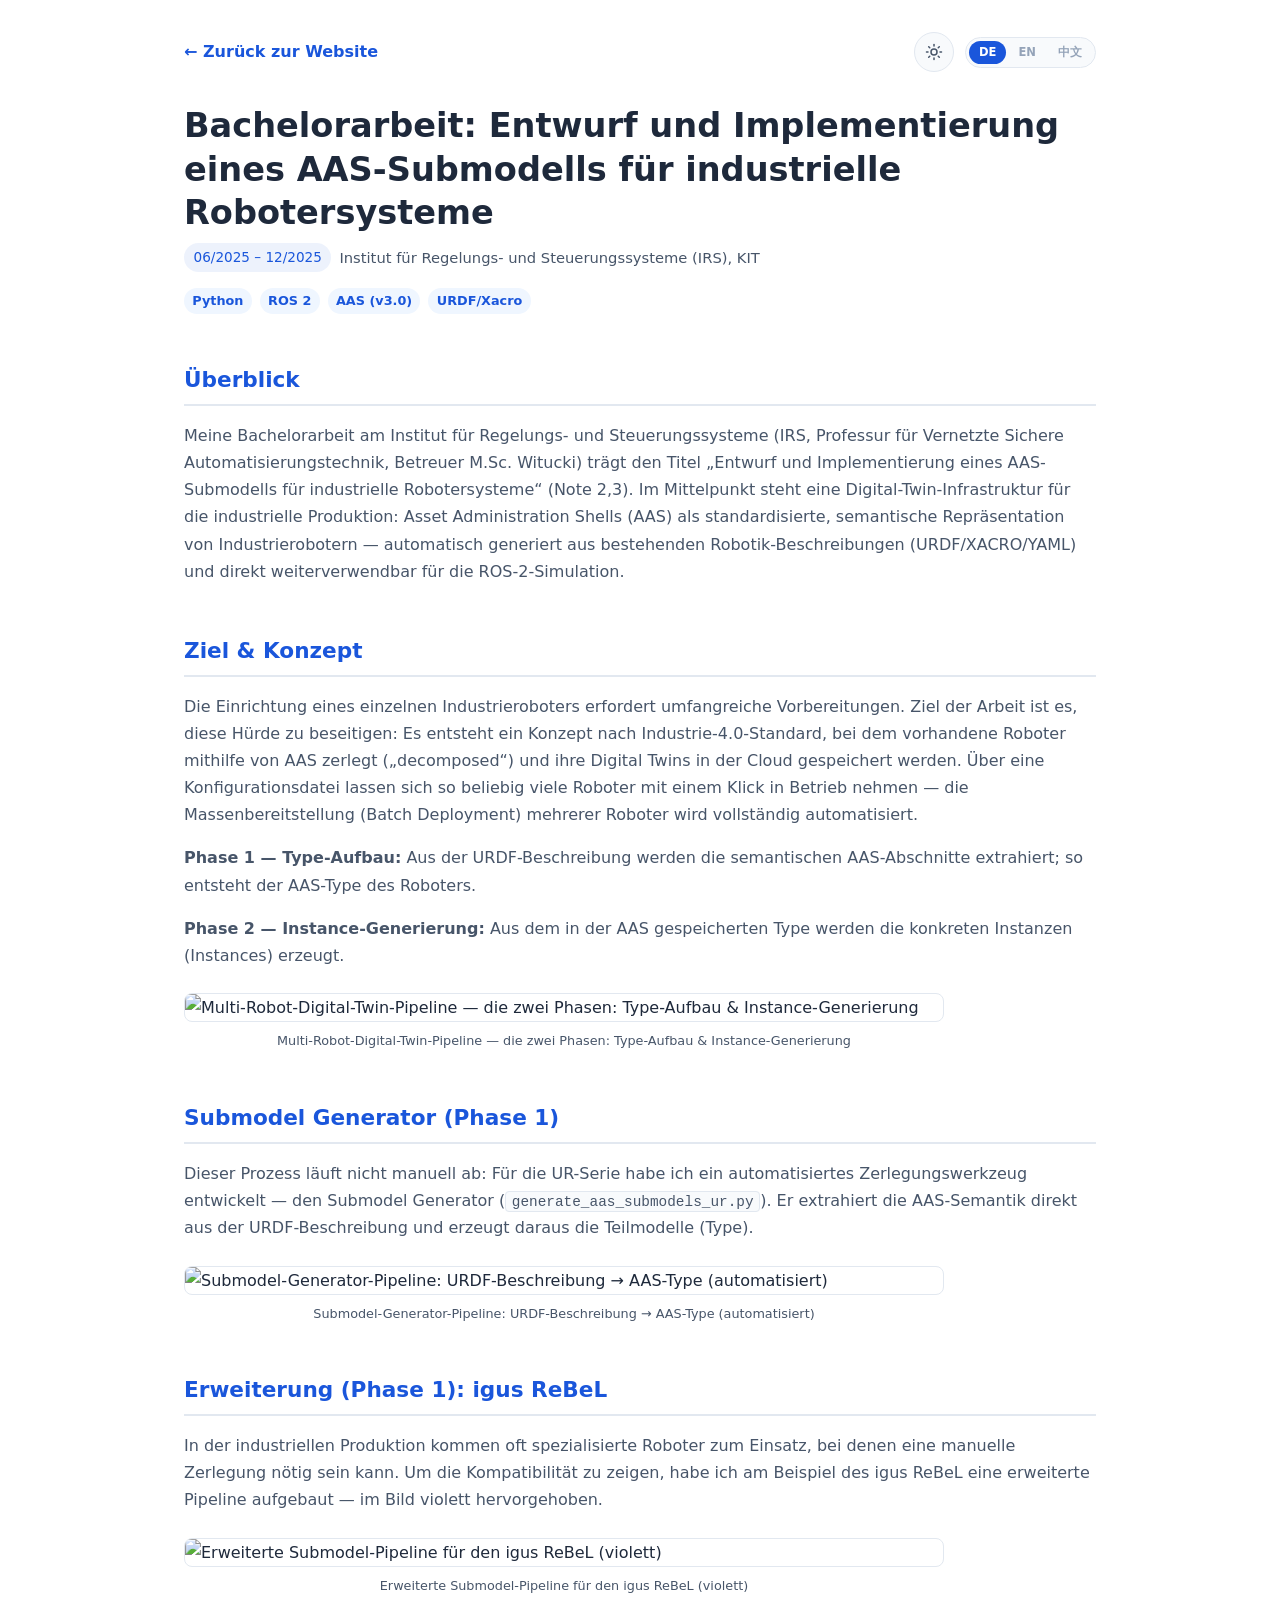
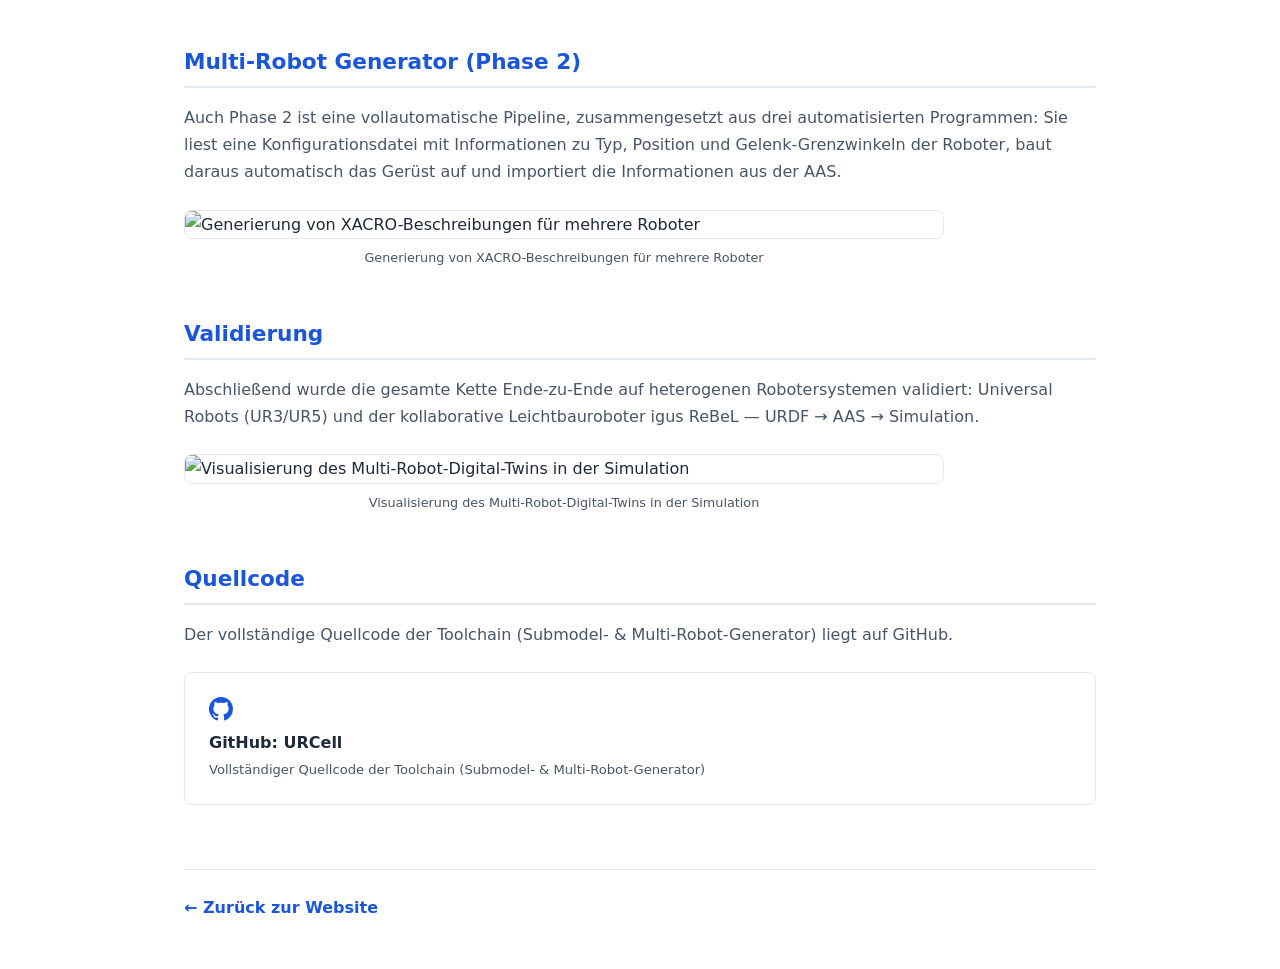
==== commit 8541bd45: "Align portfolio content with verified facts and add public CV Correct overstated project claims agai" ====
--- a/bachelorarbeit.html
+++ b/bachelorarbeit.html
@@ -3,17 +3,13 @@
 <head>
 <meta charset="UTF-8">
 <meta name="viewport" content="width=device-width, initial-scale=1.0">
-<meta name="description" content="Bachelorarbeit von Ben He am IRS (KIT): Python-Toolchain, die aus URDF-Daten AAS-Teilmodelle und deploybare ROS-2-Simulationen erzeugt.">
-<title>Bachelorarbeit: Digital-Twin-Infrastruktur für Robotik | Ben He</title>
-<link rel="canonical" href="https://benhe2019.github.io/bachelorarbeit.html">
-<meta property="og:type" content="website">
+<meta name="description" content="Bachelorarbeit am IRS (KIT): Python-Toolchain von URDF zu AAS-Submodellen und automatisch generierte Multi-Robot-Simulationen in ROS 2.">
+<meta property="og:type" content="article">
+<meta property="og:title" content="Ben He – Bachelorarbeit">
+<meta property="og:description" content="Bachelorarbeit am IRS (KIT): Python-Toolchain von URDF zu AAS-Submodellen und automatisch generierte Multi-Robot-Simulationen in ROS 2.">
 <meta property="og:url" content="https://benhe2019.github.io/bachelorarbeit.html">
-<meta property="og:title" content="Bachelorarbeit: Digital-Twin-Infrastruktur für Robotik | Ben He">
-<meta property="og:description" content="Bachelorarbeit von Ben He am IRS (KIT): Python-Toolchain, die aus URDF-Daten AAS-Teilmodelle und deploybare ROS-2-Simulationen erzeugt.">
-<meta property="og:image" content="https://benhe2019.github.io/og-image.png">
-<meta property="og:image:width" content="1200">
-<meta property="og:image:height" content="630">
-<meta name="twitter:card" content="summary_large_image">
+<meta property="og:image" content="https://benhe2019.github.io/portrait.jpg">
+<title>Ben He – Bachelorarbeit</title>
 <link rel="stylesheet" href="styles.css">
 <style>
   /* ─── Project detail page (bachelorarbeit.html) ─── */
@@ -157,7 +153,7 @@
   <header class="pe-topbar">
     <a class="pe-back" href="index.html">← <span data-i18n="ba-back">Zurück zur Website</span></a>
     <div class="pe-topbar-right">
-      <button class="theme-toggle" id="themeToggle" data-i18n-aria="theme-switch" aria-label="Design umschalten" title="Hell/Dunkel Modus"><span class="theme-icon-light">☀️</span><span class="theme-icon-dark">🌙</span></button>
+      <button class="theme-toggle" id="themeToggle" data-i18n-aria="theme-switch" aria-label="Design umschalten" title="Hell/Dunkel Modus"><span class="theme-icon-light"><svg width="18" height="18" viewBox="0 0 24 24" fill="none" stroke="currentColor" stroke-width="2" stroke-linecap="round" stroke-linejoin="round" aria-hidden="true"><circle cx="12" cy="12" r="4"/><path d="M12 2v2"/><path d="M12 20v2"/><path d="m4.93 4.93 1.41 1.41"/><path d="m17.66 17.66 1.41 1.41"/><path d="M2 12h2"/><path d="M20 12h2"/><path d="m6.34 17.66-1.41 1.41"/><path d="m19.07 4.93-1.41 1.41"/></svg></span><span class="theme-icon-dark"><svg width="18" height="18" viewBox="0 0 24 24" fill="none" stroke="currentColor" stroke-width="2" stroke-linecap="round" stroke-linejoin="round" aria-hidden="true"><path d="M12 3a6 6 0 0 0 9 9 9 9 0 1 1-9-9Z"/></svg></span></button>
       <div class="lang-switcher" role="group" data-i18n-aria="lang-switch" aria-label="Sprache wählen">
       <button type="button" class="lang-option" data-lang="de">DE</button>
       <button type="button" class="lang-option" data-lang="en">EN</button>
@@ -167,7 +163,7 @@
   </header>
 
   <header class="pe-header">
-    <h1 data-i18n="ba-title">Bachelorarbeit: Digital-Twin-Infrastruktur für die industrielle Produktion</h1>
+    <h1 data-i18n="ba-title">Bachelorarbeit: Entwurf und Implementierung eines AAS-Submodells für industrielle Robotersysteme</h1>
     <div class="pe-meta">
       <span class="exp-date">06/2025 – 12/2025</span>
       <span data-i18n="ba-org">Institut für Regelungs- und Steuerungssysteme (IRS), KIT</span>
@@ -177,13 +173,12 @@
       <span class="tag">ROS 2</span>
       <span class="tag">AAS (v3.0)</span>
       <span class="tag">URDF/Xacro</span>
-      <span class="tag">XML</span>
     </div>
   </header>
 
   <section class="pe-section">
     <h2 data-i18n="ba-s1-h">Überblick</h2>
-    <p data-i18n="ba-s1">Meine Bachelorarbeit am Institut für Regelungs- und Steuerungssysteme (IRS, Professur für Vernetzte Sichere Automatisierungstechnik, Betreuer M.Sc. Witucki) trägt den Titel „Design and Implementation of an AAS Submodel for Industrial Robotic Systems“. Im Mittelpunkt steht eine Digital-Twin-Infrastruktur für die industrielle Produktion: Asset Administration Shells (AAS) als standardisierte, semantische Repräsentation von Industrierobotern — automatisch generiert aus bestehenden Robotik-Beschreibungen (URDF/XACRO/YAML) und direkt weiterverwendbar für die ROS-2-Simulation.</p>
+    <p data-i18n="ba-s1">Meine Bachelorarbeit am Institut für Regelungs- und Steuerungssysteme (IRS, Professur für Vernetzte Sichere Automatisierungstechnik, Betreuer M.Sc. Witucki) trägt den Titel „Entwurf und Implementierung eines AAS-Submodells für industrielle Robotersysteme“ (Note 2,3). Im Mittelpunkt steht eine Digital-Twin-Infrastruktur für die industrielle Produktion: Asset Administration Shells (AAS) als standardisierte, semantische Repräsentation von Industrierobotern — automatisch generiert aus bestehenden Robotik-Beschreibungen (URDF/XACRO/YAML) und direkt weiterverwendbar für die ROS-2-Simulation.</p>
   </section>
 
   <section class="pe-section">
@@ -260,10 +255,10 @@
       'lang-switch': 'Sprache wählen',
       'theme-switch': 'Design umschalten',
       'ba-back': 'Zurück zur Website',
-      'ba-title': 'Bachelorarbeit: Digital-Twin-Infrastruktur für die industrielle Produktion',
+      'ba-title': 'Bachelorarbeit: Entwurf und Implementierung eines AAS-Submodells für industrielle Robotersysteme',
       'ba-org': 'Institut für Regelungs- und Steuerungssysteme (IRS), KIT',
       'ba-s1-h': 'Überblick',
-      'ba-s1': 'Meine Bachelorarbeit am Institut für Regelungs- und Steuerungssysteme (IRS, Professur für Vernetzte Sichere Automatisierungstechnik, Betreuer M.Sc. Witucki) trägt den Titel „Design and Implementation of an AAS Submodel for Industrial Robotic Systems“. Im Mittelpunkt steht eine Digital-Twin-Infrastruktur für die industrielle Produktion: Asset Administration Shells (AAS) als standardisierte, semantische Repräsentation von Industrierobotern — automatisch generiert aus bestehenden Robotik-Beschreibungen (URDF/XACRO/YAML) und direkt weiterverwendbar für die ROS-2-Simulation.',
+      'ba-s1': 'Meine Bachelorarbeit am Institut für Regelungs- und Steuerungssysteme (IRS, Professur für Vernetzte Sichere Automatisierungstechnik, Betreuer M.Sc. Witucki) trägt den Titel „Entwurf und Implementierung eines AAS-Submodells für industrielle Robotersysteme“ (Note 2,3). Im Mittelpunkt steht eine Digital-Twin-Infrastruktur für die industrielle Produktion: Asset Administration Shells (AAS) als standardisierte, semantische Repräsentation von Industrierobotern — automatisch generiert aus bestehenden Robotik-Beschreibungen (URDF/XACRO/YAML) und direkt weiterverwendbar für die ROS-2-Simulation.',
       'ba-s2-h': 'Ziel & Konzept',
       'ba-s2': 'Die Einrichtung eines einzelnen Industrieroboters erfordert umfangreiche Vorbereitungen. Ziel der Arbeit ist es, diese Hürde zu beseitigen: Es entsteht ein Konzept nach Industrie-4.0-Standard, bei dem vorhandene Roboter mithilfe von AAS zerlegt („decomposed“) und ihre Digital Twins in der Cloud gespeichert werden. Über eine Konfigurationsdatei lassen sich so beliebig viele Roboter mit einem Klick in Betrieb nehmen — die Massenbereitstellung (Batch Deployment) mehrerer Roboter wird vollständig automatisiert.',
       'ba-s2-phase1': '<strong>Phase 1 — Type-Aufbau:</strong> Aus der URDF-Beschreibung werden die semantischen AAS-Abschnitte extrahiert; so entsteht der AAS-Type des Roboters.',
@@ -290,10 +285,10 @@
       'lang-switch': 'Choose language',
       'theme-switch': 'Toggle theme',
       'ba-back': 'Back to website',
-      'ba-title': "Bachelor's Thesis: Digital Twin Infrastructure for Industrial Production",
+      'ba-title': 'Bachelor\'s Thesis: Design and Implementation of an AAS Submodel for Industrial Robotic Systems',
       'ba-org': 'Institute of Control Systems (IRS), KIT',
       'ba-s1-h': 'Overview',
-      'ba-s1': 'My bachelor\u2019s thesis at the Institute for Control Systems (IRS, Chair of Networked Secure Automation Technology, supervisor M.Sc. Witucki) is titled "Design and Implementation of an AAS Submodel for Industrial Robotic Systems". At its core is a digital twin infrastructure for industrial production: Asset Administration Shells (AAS) as a standardized, semantic representation of industrial robots — automatically generated from existing robot descriptions (URDF/XACRO/YAML) and directly reusable for ROS 2 simulation.',
+      'ba-s1': 'My bachelor’s thesis at the Institute for Control Systems (IRS, Chair of Networked Secure Automation Technology, supervisor M.Sc. Witucki) is titled "Design and Implementation of an AAS Submodel for Industrial Robotic Systems" (grade 2.3). At its core is a digital twin infrastructure for industrial production: Asset Administration Shells (AAS) as a standardized, semantic representation of industrial robots — automatically generated from existing robot descriptions (URDF/XACRO/YAML) and directly reusable for ROS 2 simulation.',
       'ba-s2-h': 'Goal & Concept',
       'ba-s2': 'Setting up a single industrial robot requires extensive preparation. The goal of this thesis is to remove that hurdle: a concept aligned with the Industry 4.0 standard in which existing robots are decomposed using AAS and their digital twins are stored in the cloud. Via a configuration file, any number of robots can then be deployed with one click — batch deployment of multiple robots is fully automated.',
       'ba-s2-phase1': '<strong>Phase 1 — Type creation:</strong> the semantic AAS sections are extracted from the URDF description, building the robot\u2019s AAS type.',
@@ -320,10 +315,10 @@
       'lang-switch': '选择语言',
       'theme-switch': '切换主题',
       'ba-back': '返回网站',
-      'ba-title': '本科毕业论文：面向工业生产的数字孪生基础设施',
+      'ba-title': '本科毕业论文：工业机器人系统 AAS 子模型的设计与实现',
       'ba-org': '控制与调节系统研究所（IRS），KIT',
       'ba-s1-h': '项目概览',
-      'ba-s1': '我的本科毕业论文在卡尔斯鲁厄理工学院控制与调节系统研究所（IRS，网络化安全自动化技术教席，导师 M.Sc. Witucki）完成，题目为《Design and Implementation of an AAS Submodel for Industrial Robotic Systems》。论文核心是一套面向工业生产的数字孪生基础设施：以资产管理壳（AAS）作为工业机器人的标准化、语义化表示——从现有机器人描述（URDF/XACRO/YAML）中自动生成，并可直接复用于 ROS 2 仿真。',
+      'ba-s1': '我的本科毕业论文在卡尔斯鲁厄理工学院控制与调节系统研究所（IRS，网络化安全自动化技术教席，导师 M.Sc. Witucki）完成，题目为《Design and Implementation of an AAS Submodel for Industrial Robotic Systems》（成绩 2.3）。论文核心是一套面向工业生产的数字孪生基础设施：以资产管理壳（AAS）作为工业机器人的标准化、语义化表示——从现有机器人描述（URDF/XACRO/YAML）中自动生成，并可直接复用于 ROS 2 仿真。',
       'ba-s2-h': '目标与构想',
       'ba-s2': '单独部署一台工业机器人需要大量准备工作。本论文的目标是消除这一障碍：提出一个符合工业 4.0 标准的构想——利用 AAS 对现有机器人进行拆解，将其数字孪生保存到云端；通过配置文件，即可一键完成批量机器人的部署，实现多机器人批量自动化部署。',
       'ba-s2-phase1': '<strong>阶段一——建立 Type：</strong>从 URDF 描述中拆解出符合 AAS 标准的语义片段，建立机器人的 AAS Type。',
--- a/styles.css
+++ b/styles.css
@@ -1,11 +1,3 @@
-@font-face {
-  font-family: 'Inter';
-  font-style: normal;
-  font-weight: 400 800;
-  font-display: swap;
-  src: url('fonts/inter-latin.woff2') format('woff2');
-}
-
 /* ============================================================
    Personal Website — Ben He
    Design System & Styles
@@ -265,7 +257,7 @@
   display: flex;
   align-items: center;
   justify-content: center;
-  font-size: 1.1rem;
+  color: var(--color-text-secondary);
   transition: background var(--transition-fast), border-color var(--transition-fast), transform var(--transition-fast);
   position: relative;
 }
@@ -277,6 +269,7 @@
 .theme-icon-light,
 .theme-icon-dark {
   position: absolute;
+  display: flex;
   transition: opacity var(--transition-fast), transform var(--transition-fast);
 }
 
@@ -328,8 +321,6 @@
     padding: 2px;
   }
   .lang-option {
-    min-width: 32px;
-    min-height: 32px;
     padding: 3px 8px;
     font-size: 0.68rem;
   }
@@ -413,6 +404,32 @@
   font-size: 1rem;
   color: var(--color-text-muted);
   margin-bottom: var(--space-xl);
+}
+
+.hero-proof {
+  list-style: none;
+  display: grid;
+  gap: var(--space-sm);
+  max-width: 560px;
+  margin: 0 auto var(--space-xl);
+  text-align: left;
+}
+
+.hero-proof a {
+  display: block;
+  padding: 0.6rem 0.9rem;
+  border: 1px solid var(--color-border);
+  border-radius: var(--radius-md);
+  background: var(--color-surface);
+  color: var(--color-text-secondary);
+  font-size: 0.92rem;
+  line-height: 1.4;
+  transition: border-color var(--transition-fast), color var(--transition-fast);
+}
+
+.hero-proof a:hover {
+  border-color: var(--color-primary);
+  color: var(--color-text);
 }
 
 .hero-cta {
@@ -921,12 +938,20 @@
 }
 
 .skill-group h3 {
+  display: flex;
+  align-items: center;
+  gap: var(--space-sm);
   font-size: 1.05rem;
   font-weight: 700;
   color: var(--color-text);
   margin-bottom: var(--space-md);
 }
 
+.skill-icon {
+  flex-shrink: 0;
+  color: var(--color-primary);
+}
+
 .skill-tags {
   display: flex;
   gap: var(--space-sm);
@@ -934,12 +959,6 @@
 }
 
 /* ---------- Awards ---------- */
-.awards-list {
-  display: flex;
-  flex-direction: column;
-  gap: var(--space-lg);
-}
-
 .award-item {
   display: flex;
   align-items: flex-start;
@@ -983,7 +1002,7 @@
 
 .contact-grid {
   display: grid;
-  grid-template-columns: repeat(3, 1fr);
+  grid-template-columns: repeat(2, 1fr);
   gap: var(--space-lg);
 }
 
@@ -1043,15 +1062,6 @@
   display: flex;
   justify-content: space-between;
   align-items: center;
-}
-
-.footer-link {
-  font-size: 0.9rem;
-  color: var(--color-text-muted);
-}
-
-.footer-link:hover {
-  color: var(--color-primary);
 }
 
 .footer-content p {
@@ -1293,22 +1303,6 @@
 @keyframes gradientTextShine {
   0%, 100% { background-position: 0% center; }
   50% { background-position: 200% center; }
-}
-
-/* ---------- Hero Title Typing Cursor ---------- */
-.hero-title .cursor {
-  display: inline-block;
-  width: 2px;
-  height: 1em;
-  background: var(--color-primary);
-  margin-left: 2px;
-  vertical-align: text-bottom;
-  animation: cursorBlink 0.8s step-end infinite;
-}
-
-@keyframes cursorBlink {
-  0%, 100% { opacity: 1; }
-  50% { opacity: 0; }
 }
 
 /* ---------- Section Number ---------- */
@@ -1799,13 +1793,6 @@
   font-weight: 700;
   letter-spacing: 0.02em;
 }
-.hero-title .cursor {
-  display: inline-block;
-  width: 3px;
-  background: var(--color-accent);
-  border-radius: 2px;
-  box-shadow: 0 0 8px var(--color-accent);
-}
 
 /* CTA buttons */
 .btn {
@@ -1846,6 +1833,12 @@
 /* scroll cue */
 .hero-scroll {
   z-index: 2;
+}
+/* the hero content fills small screens, so the cue would overlap it */
+@media (max-width: 768px), (max-height: 820px) {
+  .hero-scroll {
+    display: none;
+  }
 }
 .scroll-indicator {
   width: 30px;
@@ -2035,17 +2028,8 @@
   }
 }
 
-/* Awards */
-.awards-list {
-  list-style: none;
-  display: grid;
-  gap: 0.75rem;
-  max-width: 720px;
-}
-.awards-list li {
-  background: var(--color-surface);
-  border: 1px solid var(--color-border);
-  border-radius: 12px;
-  padding: 0.85rem 1.15rem;
-  box-shadow: var(--shadow-sm);
-}
+/* Note under a project card */
+.project-note {
+  font-size: 0.85rem;
+  color: var(--color-text-muted);
+}
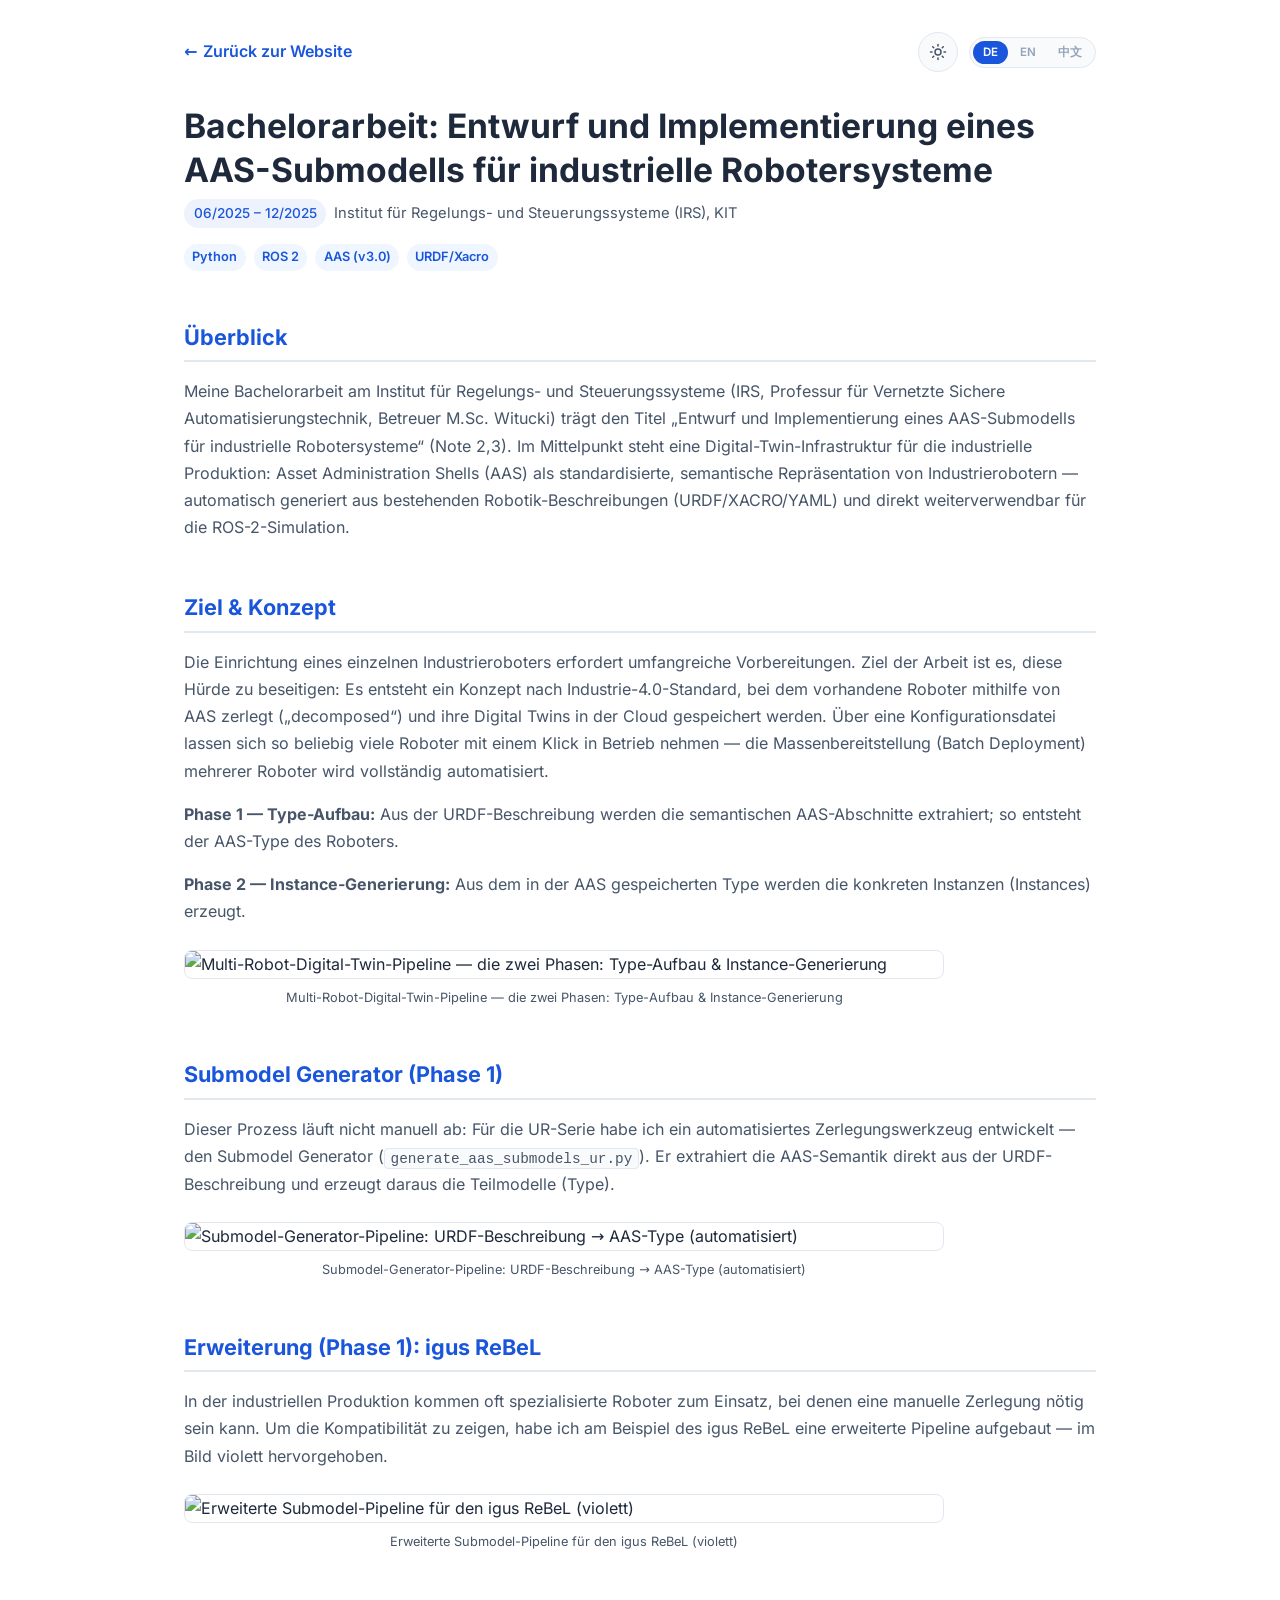
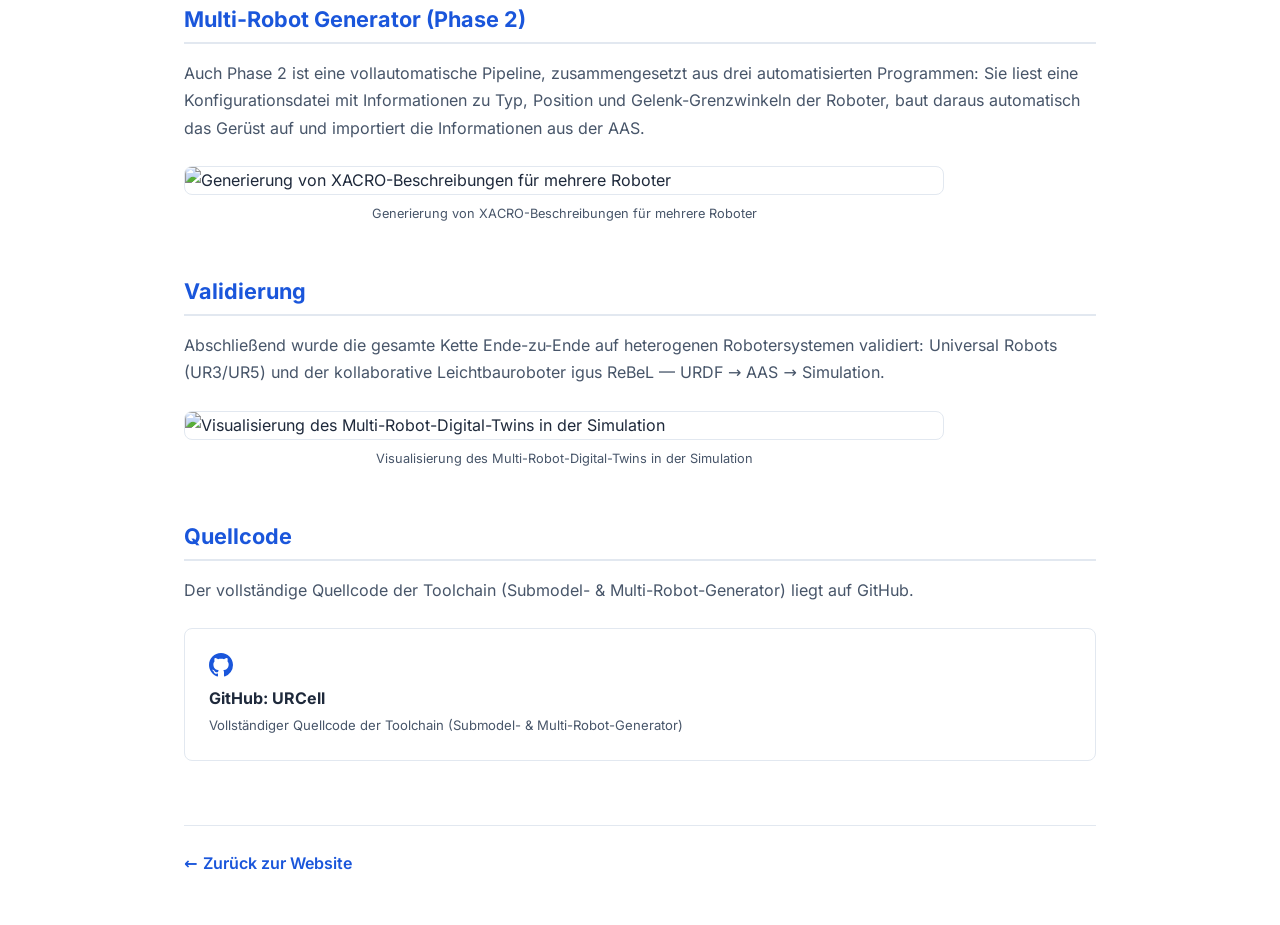
==== commit 2f8e0706: "Merge main into verified portfolio content Keep the SEO files, self-hosted font, section order and B" ====
--- a/bachelorarbeit.html
+++ b/bachelorarbeit.html
@@ -4,12 +4,16 @@
 <meta charset="UTF-8">
 <meta name="viewport" content="width=device-width, initial-scale=1.0">
 <meta name="description" content="Bachelorarbeit am IRS (KIT): Python-Toolchain von URDF zu AAS-Submodellen und automatisch generierte Multi-Robot-Simulationen in ROS 2.">
-<meta property="og:type" content="article">
-<meta property="og:title" content="Ben He – Bachelorarbeit">
+<title>Bachelorarbeit: AAS-Submodell für industrielle Robotersysteme | Ben He</title>
+<link rel="canonical" href="https://benhe2019.github.io/bachelorarbeit.html">
+<meta property="og:type" content="website">
+<meta property="og:url" content="https://benhe2019.github.io/bachelorarbeit.html">
+<meta property="og:title" content="Bachelorarbeit: AAS-Submodell für industrielle Robotersysteme | Ben He">
 <meta property="og:description" content="Bachelorarbeit am IRS (KIT): Python-Toolchain von URDF zu AAS-Submodellen und automatisch generierte Multi-Robot-Simulationen in ROS 2.">
-<meta property="og:url" content="https://benhe2019.github.io/bachelorarbeit.html">
-<meta property="og:image" content="https://benhe2019.github.io/portrait.jpg">
-<title>Ben He – Bachelorarbeit</title>
+<meta property="og:image" content="https://benhe2019.github.io/og-image.png">
+<meta property="og:image:width" content="1200">
+<meta property="og:image:height" content="630">
+<meta name="twitter:card" content="summary_large_image">
 <link rel="stylesheet" href="styles.css">
 <style>
   /* ─── Project detail page (bachelorarbeit.html) ─── */
--- a/styles.css
+++ b/styles.css
@@ -1,3 +1,11 @@
+@font-face {
+  font-family: 'Inter';
+  font-style: normal;
+  font-weight: 400 800;
+  font-display: swap;
+  src: url('fonts/inter-latin.woff2') format('woff2');
+}
+
 /* ============================================================
    Personal Website — Ben He
    Design System & Styles
@@ -321,6 +329,8 @@
     padding: 2px;
   }
   .lang-option {
+    min-width: 32px;
+    min-height: 32px;
     padding: 3px 8px;
     font-size: 0.68rem;
   }
@@ -1062,6 +1072,15 @@
   display: flex;
   justify-content: space-between;
   align-items: center;
+}
+
+.footer-link {
+  font-size: 0.9rem;
+  color: var(--color-text-muted);
+}
+
+.footer-link:hover {
+  color: var(--color-primary);
 }
 
 .footer-content p {
